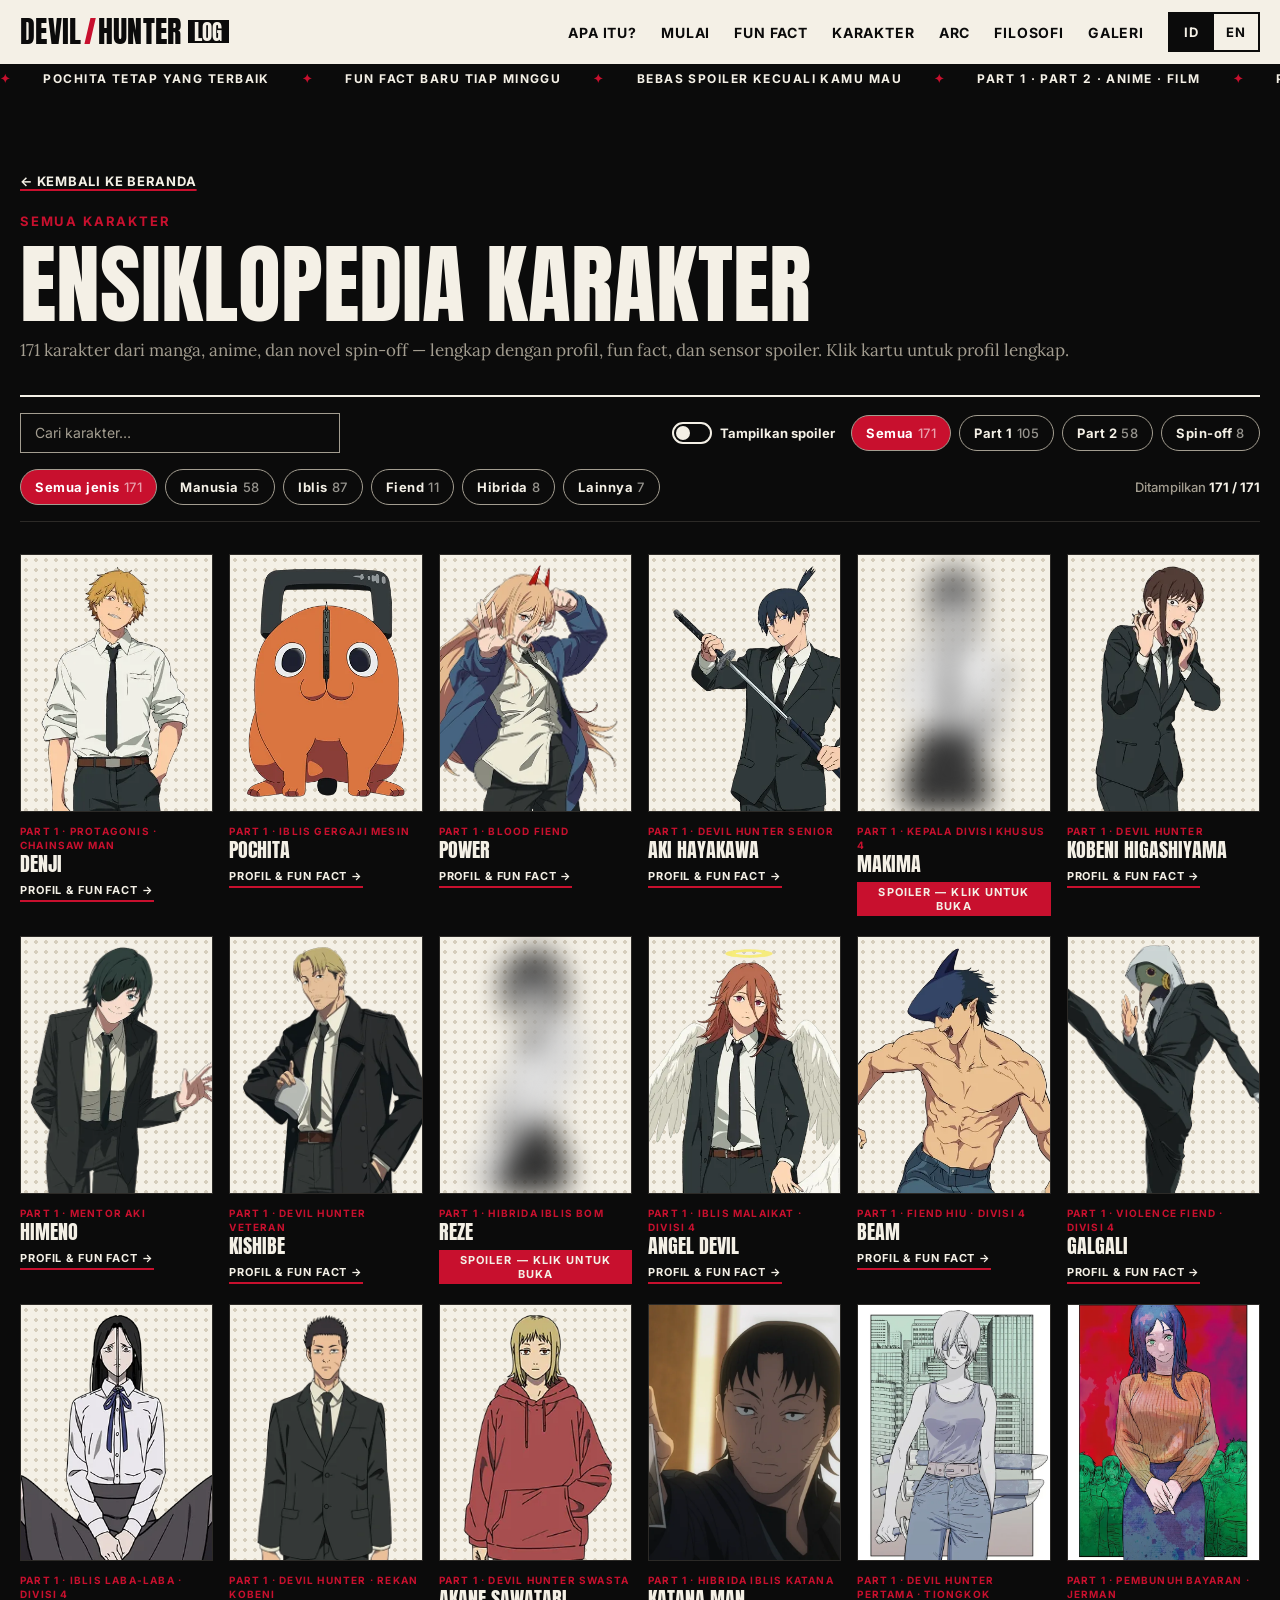
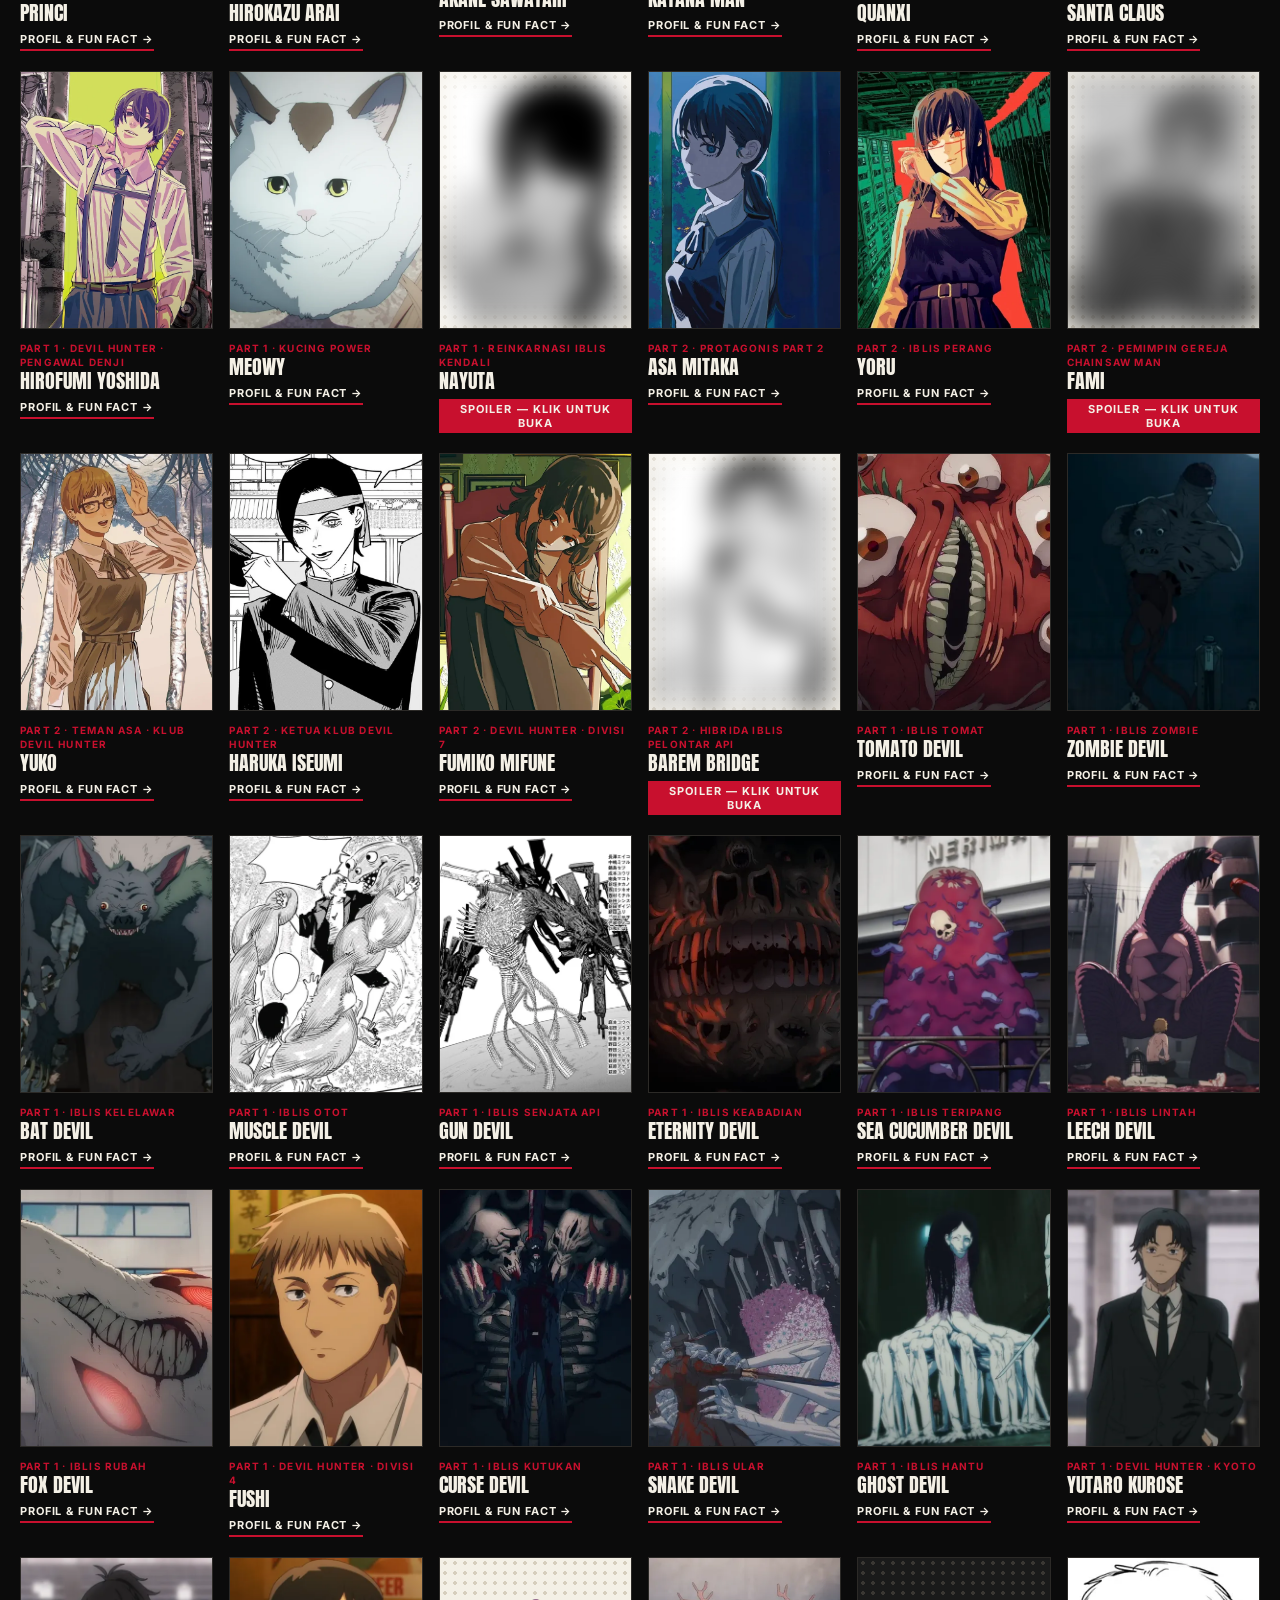
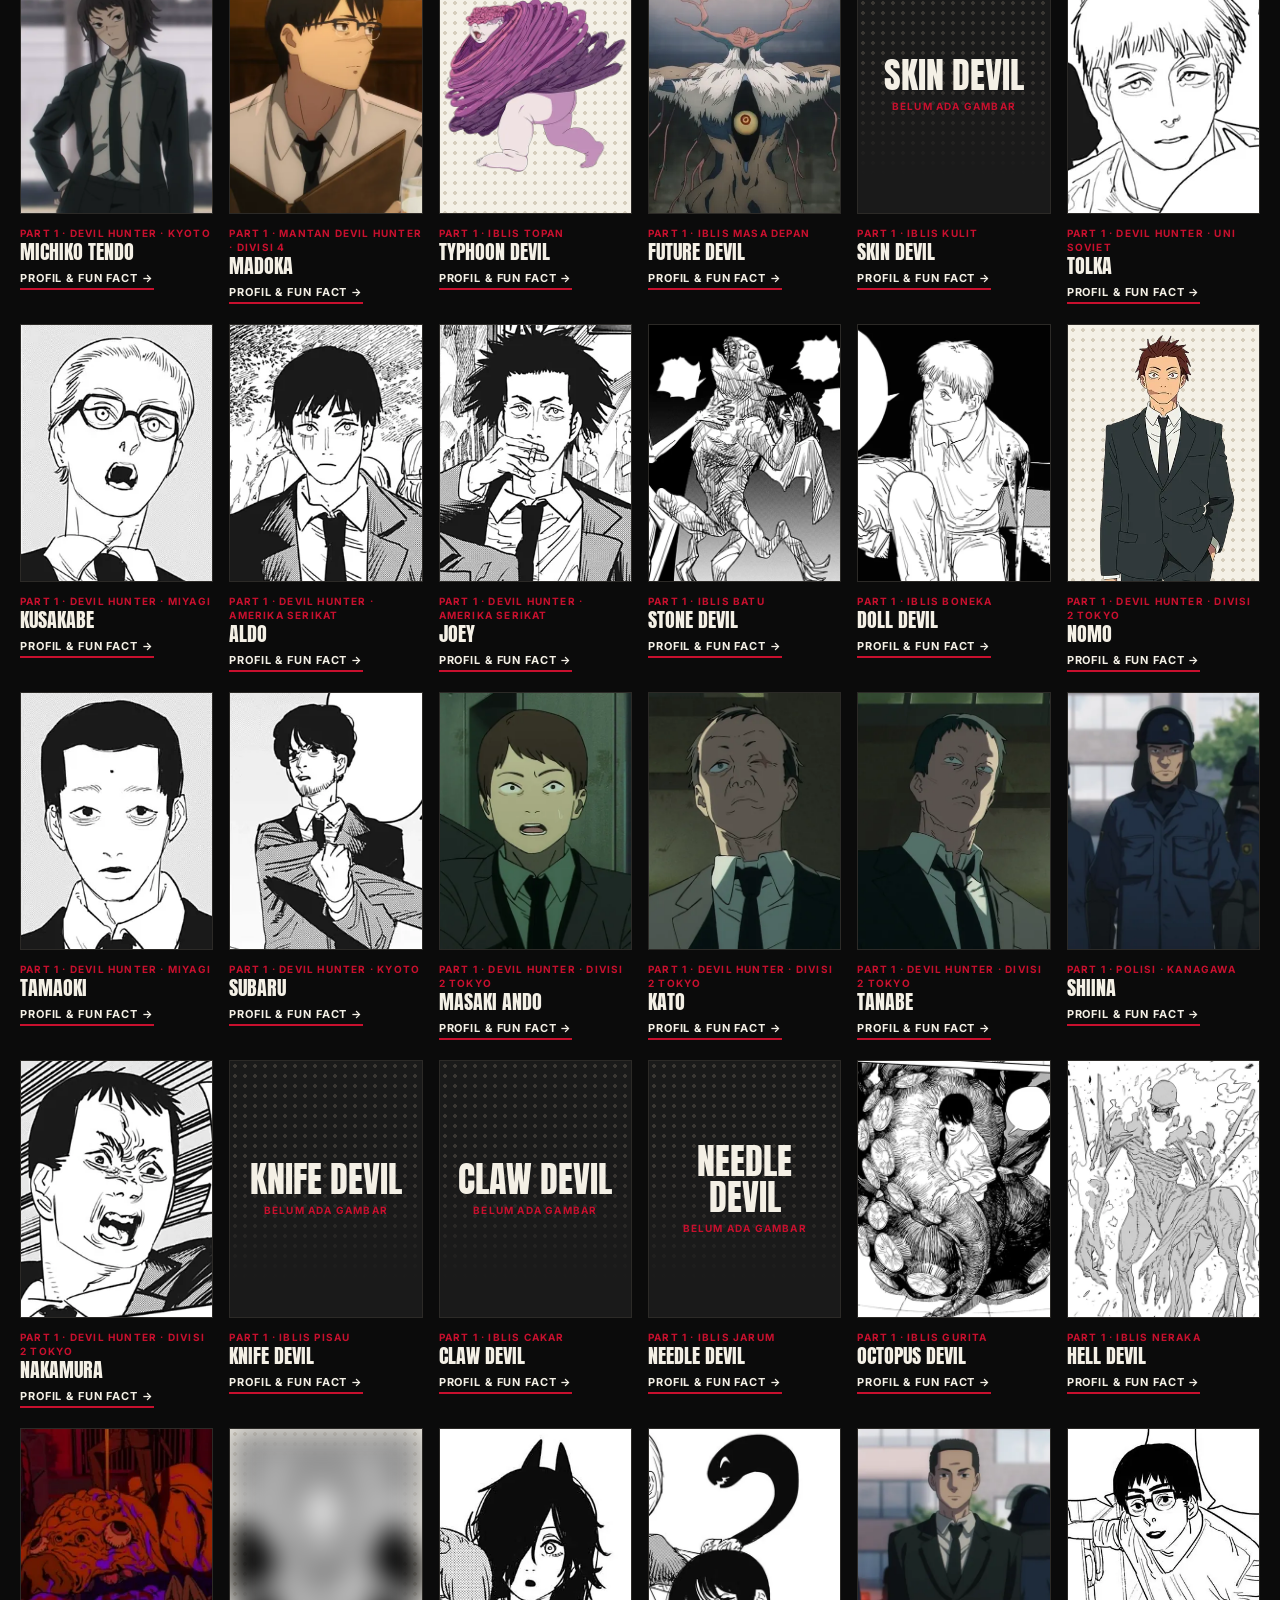
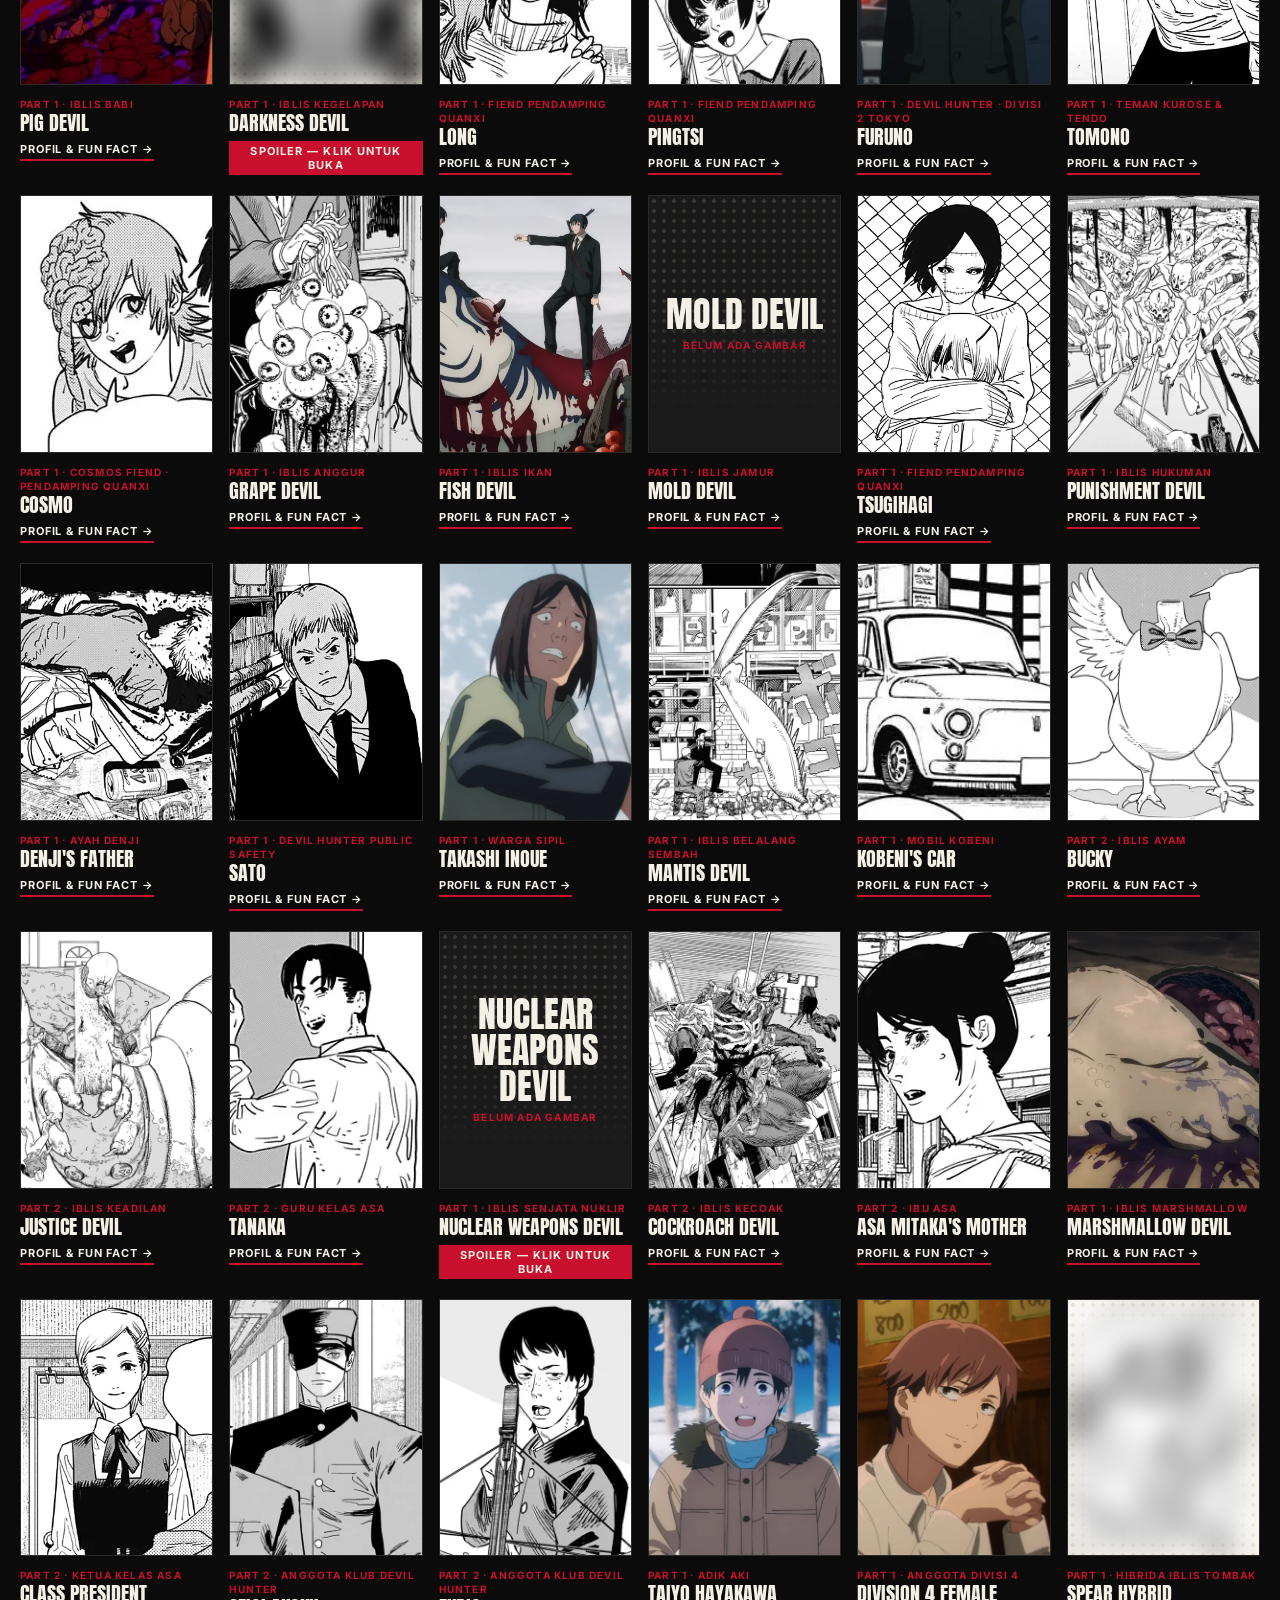
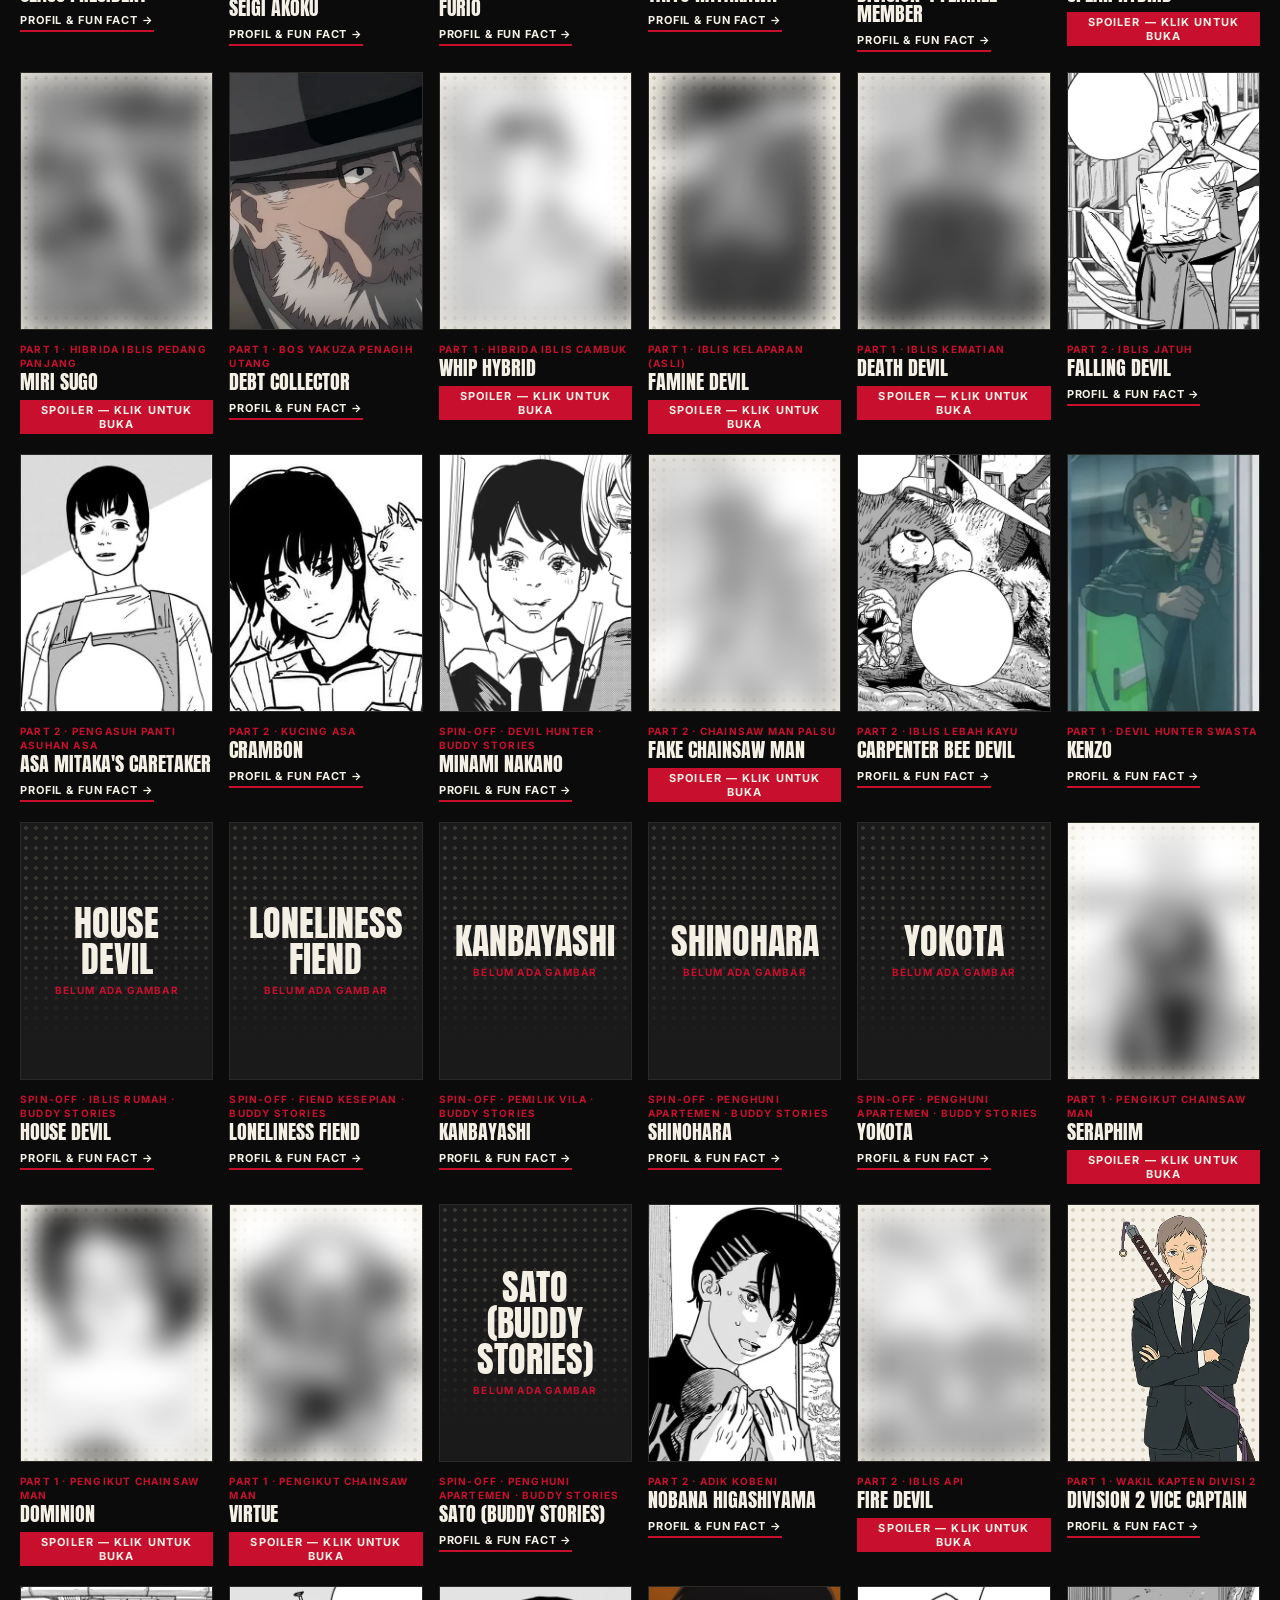
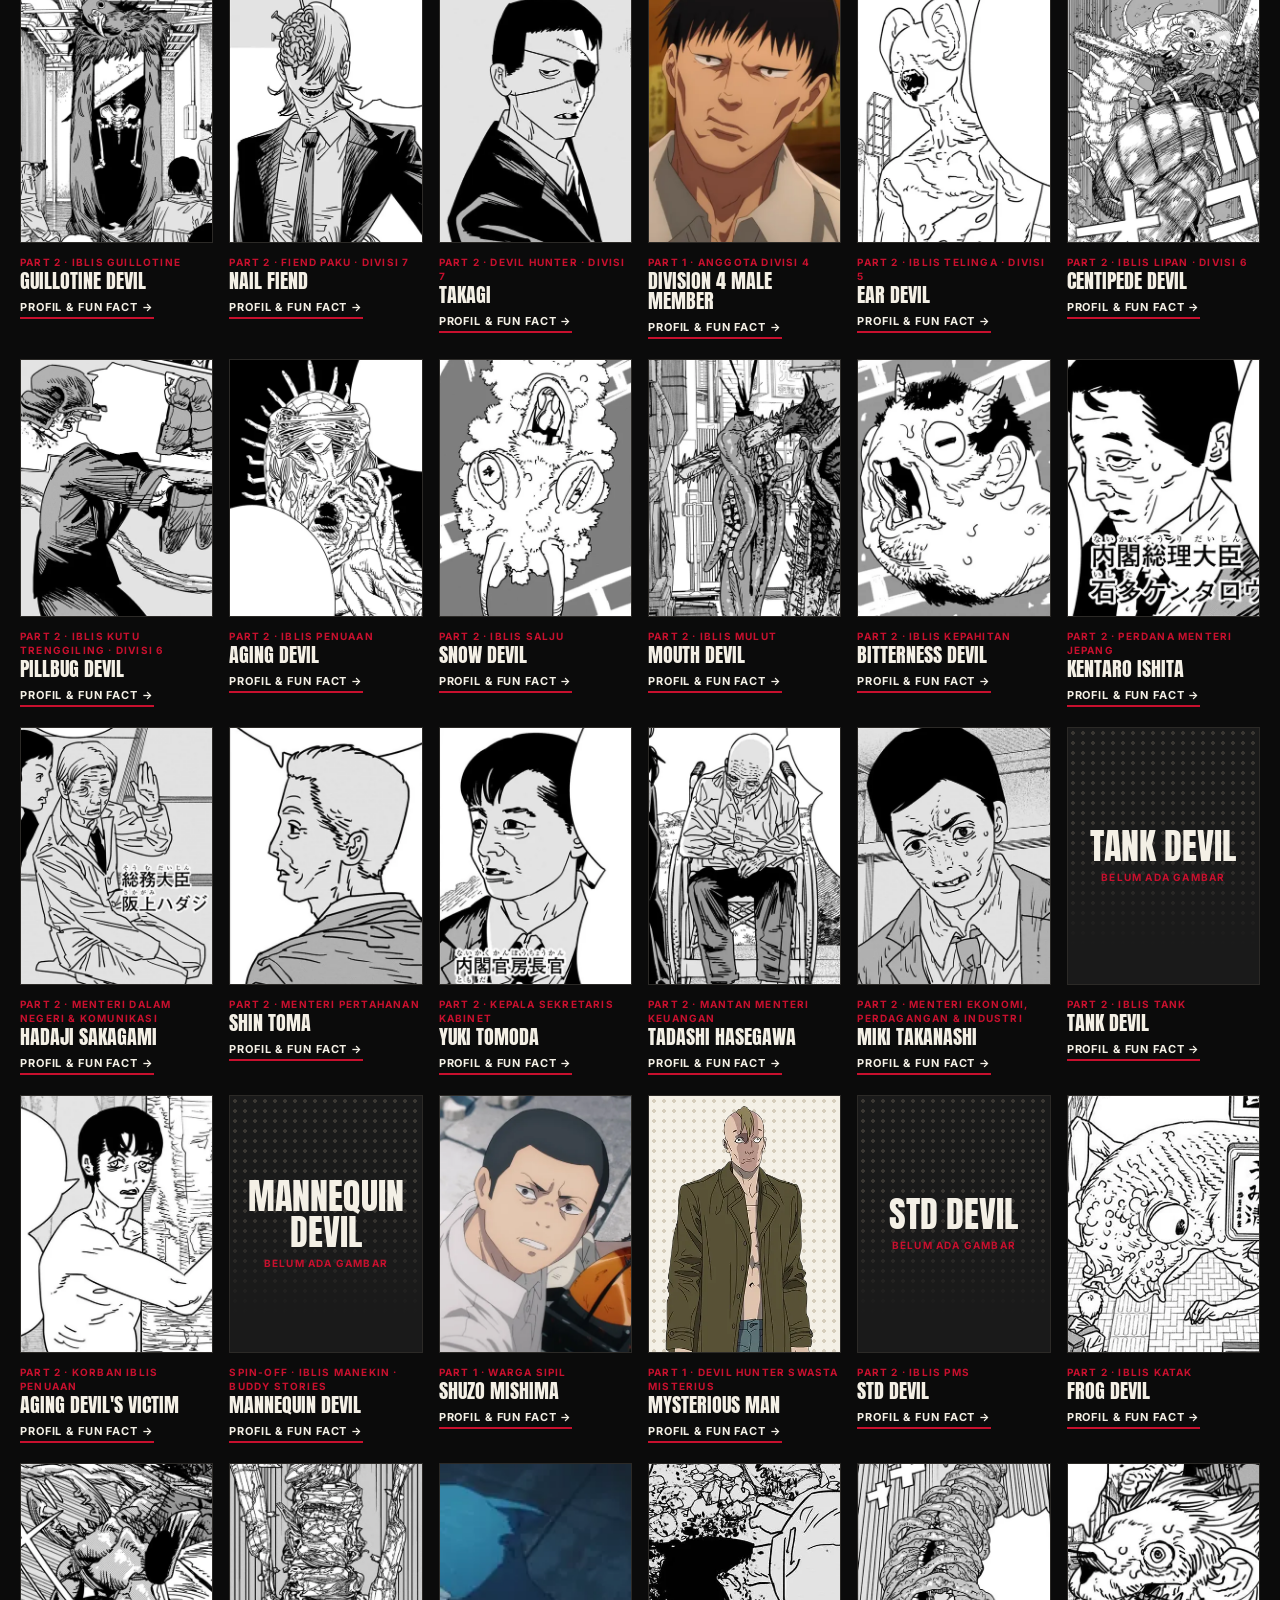
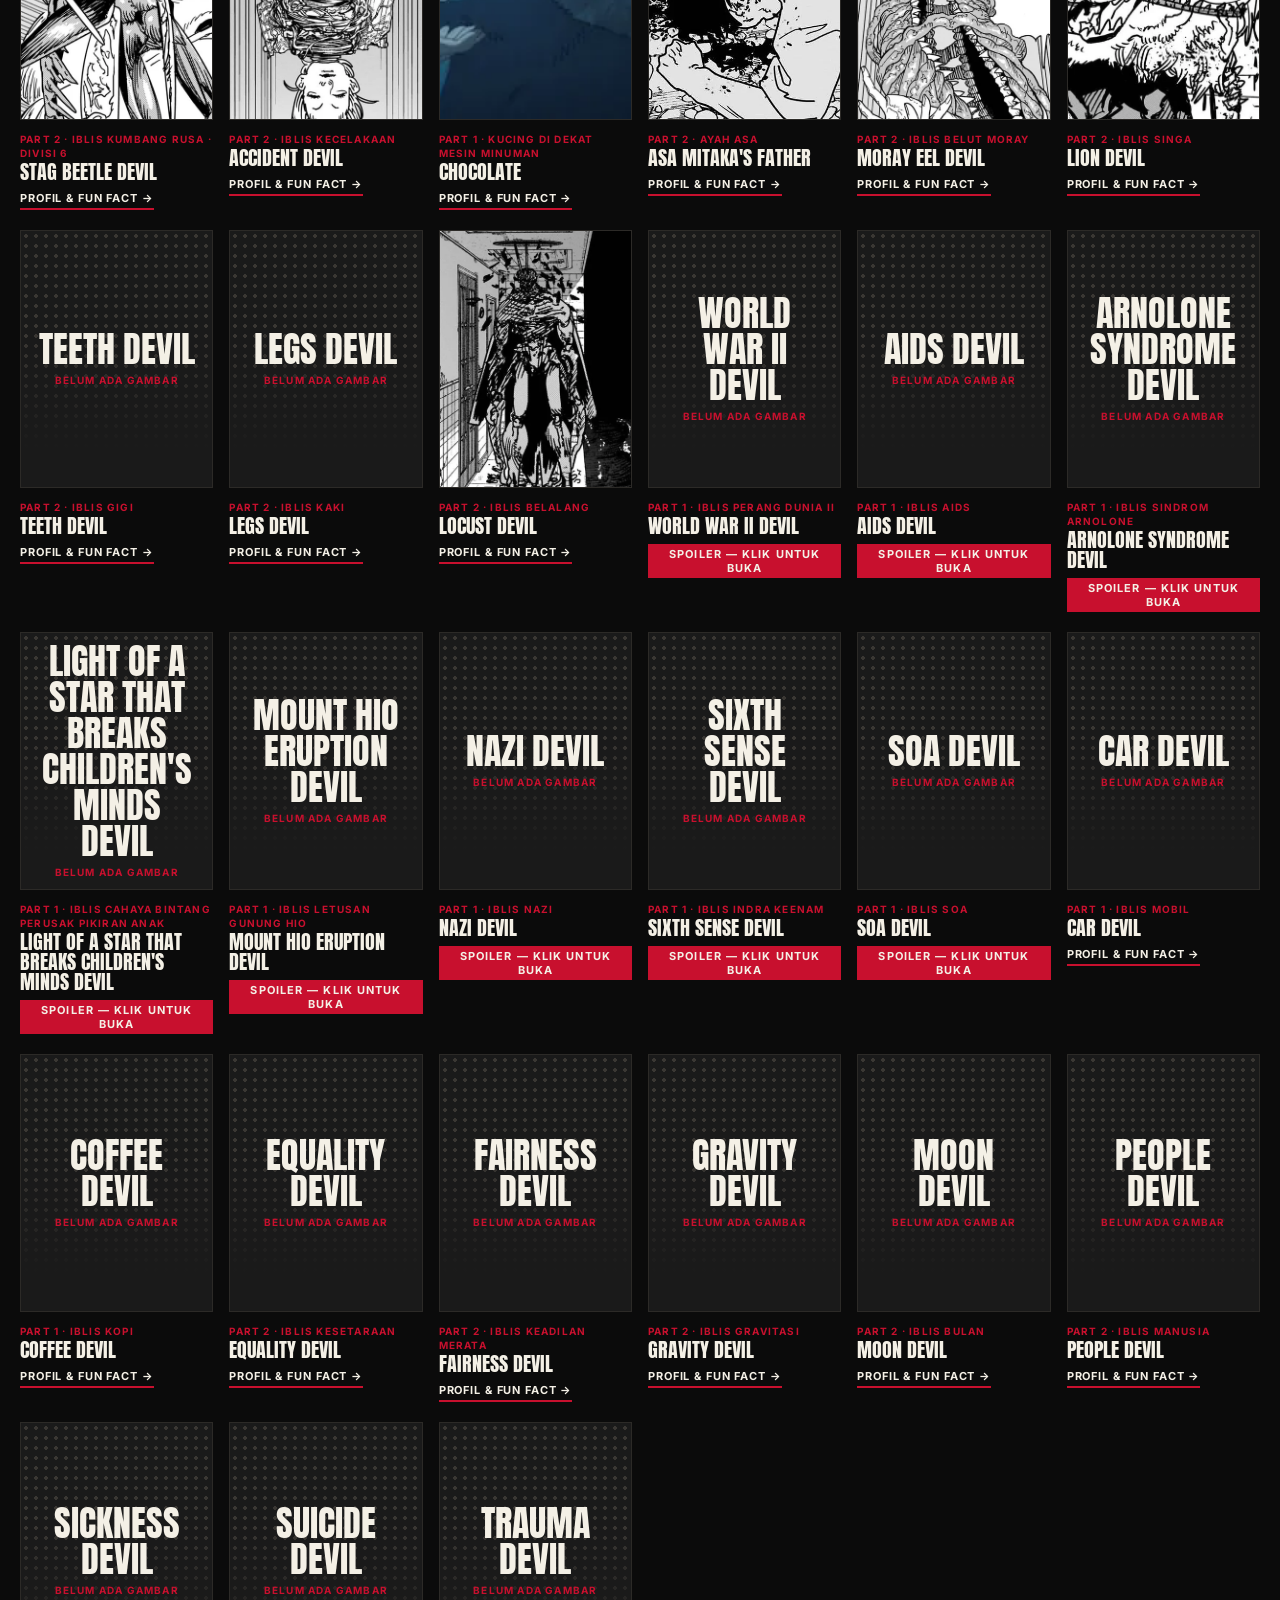
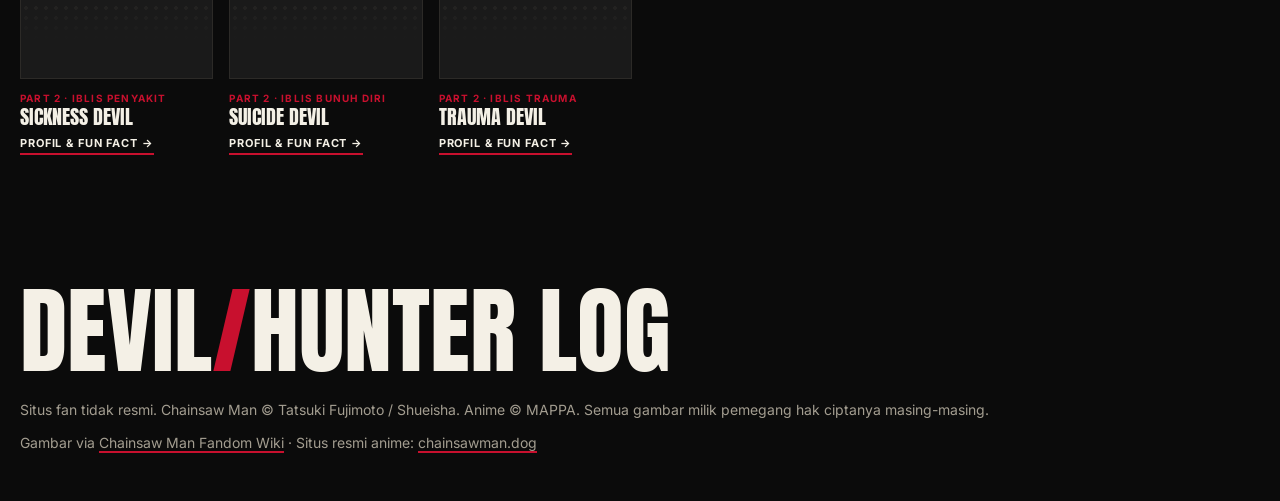
==== karakter.html @ 302a760c "Tambah ensiklopedia 171 karakter setara wiki - Halaman baru karakter.html: semua 171 karakter dari C" ====
<!doctype html>
<html lang="id">
<head>
  <meta charset="utf-8">
  <meta name="viewport" content="width=device-width, initial-scale=1">
  <title>Ensiklopedia Karakter — DEVIL HUNTER LOG</title>
  <meta name="description" content="Ensiklopedia 171 karakter Chainsaw Man: profil, fun fact, dan sensor spoiler.">
  <meta name="theme-color" content="#0b0b0b">
  <meta property="og:type" content="website">
  <meta property="og:title" content="DEVIL HUNTER LOG — Kenalan dengan Chainsaw Man">
  <meta property="og:description" content="Apa itu Chainsaw Man, mulai nonton/baca dari mana, fun fact, dan profil karakter. Bebas spoiler!">
  <meta property="og:url" content="https://dans-vsa.github.io/chainsaw-man-fanblog/karakter.html">
  <meta property="og:image" content="https://dans-vsa.github.io/chainsaw-man-fanblog/assets/img/og.jpg">
  <meta property="og:image:width" content="1200">
  <meta property="og:image:height" content="630">
  <meta name="twitter:card" content="summary_large_image">
  <link rel="icon" href="assets/img/favicon.png">
  <link rel="preconnect" href="https://fonts.googleapis.com">
  <link rel="preconnect" href="https://fonts.gstatic.com" crossorigin>
  <link href="https://fonts.googleapis.com/css2?family=Anton&family=Inter:wght@400;500;700&family=Lora:ital,wght@0,400;0,700;1,400&display=swap" rel="stylesheet">
  <link rel="stylesheet" href="css/style.css?v=6">
</head>
<body>
  <a class="skip" href="#main" data-i18n="skip">Lewati ke konten</a>

  <header class="masthead">
    <div class="masthead__inner">
      <a class="wordmark" href="index.html" aria-label="Devil Hunter Log">
        DEVIL<span class="wordmark__slash" aria-hidden="true">/</span>HUNTER<span class="wordmark__log">LOG</span>
      </a>
      <nav class="nav" aria-label="Utama">
        <button class="nav__toggle" aria-expanded="false" aria-controls="nav-links">
          <span class="sr" data-i18n="menu">Menu</span>
          <span class="nav__burger" aria-hidden="true"></span>
        </button>
        <ul class="nav__links" id="nav-links">
          <li><a href="index.html#intro" data-i18n="nav.intro">Apa itu?</a></li>
          <li><a href="index.html#start" data-i18n="nav.start">Mulai</a></li>
          <li><a href="index.html#facts" data-i18n="nav.facts">Fun Fact</a></li>
          <li><a href="karakter.html" aria-current="page" data-i18n="nav.characters">Karakter</a></li>
          <li><a href="index.html#arcs" data-i18n="nav.arcs">Arc</a></li>
          <li><a href="index.html#philosophy" data-i18n="nav.philosophy">Filosofi</a></li>
          <li><a href="index.html#gallery" data-i18n="nav.gallery">Galeri</a></li>
        </ul>
      </nav>
      <div class="lang" role="group" aria-label="Bahasa / Language">
        <button class="lang__btn" data-lang="id" aria-pressed="true">ID</button>
        <button class="lang__btn" data-lang="en" aria-pressed="false">EN</button>
      </div>
    </div>
    <div class="ticker" aria-hidden="true">
      <div class="ticker__track" id="ticker"></div>
    </div>
  </header>

  <main id="main">
    <section class="section section--ink ency" id="characters" aria-labelledby="ency-title">
      <p class="ency__back"><a class="inline-link" href="index.html" data-i18n="ency.back">← Kembali ke beranda</a></p>
      <div class="section__head">
        <p class="eyebrow" data-i18n="ency.eyebrow">Semua karakter</p>
        <h1 class="section__title" id="ency-title" data-i18n="ency.title">Ensiklopedia Karakter</h1>
        <p class="section__sub" data-i18n="ency.sub"></p>
      </div>
      <div class="toolbar toolbar--ink">
        <label class="search">
          <span class="sr" data-i18n="chars.search">Cari karakter</span>
          <input type="search" id="char-search" data-i18n-ph="chars.search" placeholder="Cari karakter…" autocomplete="off">
        </label>
        <label class="switch switch--ink">
          <input type="checkbox" class="spoiler-toggle">
          <span class="switch__track" aria-hidden="true"></span>
          <span data-i18n="facts.showSpoilers">Tampilkan spoiler</span>
        </label>
        <div class="chips chips--ink" id="char-filters" aria-label="Part"></div>
        <div class="chips chips--ink" id="kind-filters" aria-label="Jenis"></div>
        <p class="ency__count"><span data-i18n="ency.count">Ditampilkan</span> <b id="chars-count"></b></p>
      </div>
      <div class="chars chars--compact" id="chars-grid"></div>
    </section>
  </main>

  <footer class="footer">
    <div class="footer__inner">
      <p class="footer__mark">DEVIL<span>/</span>HUNTER LOG</p>
      <p class="footer__note" data-i18n="footer.note">Situs fan tidak resmi. Chainsaw Man © Tatsuki Fujimoto / Shueisha. Anime © MAPPA. Semua gambar milik pemegang hak ciptanya masing-masing.</p>
      <p class="footer__note"><span data-i18n="footer.credit">Gambar via</span> <a class="inline-link" href="https://chainsaw-man.fandom.com/" target="_blank" rel="noopener">Chainsaw Man Fandom Wiki</a> · <span data-i18n="footer.official">Situs resmi anime:</span> <a class="inline-link" href="https://chainsawman.dog/" target="_blank" rel="noopener">chainsawman.dog</a></p>
    </div>
  </footer>

  <!-- Profil karakter -->
  <dialog class="article profile" id="profile" aria-labelledby="profile-name">
    <div class="article__inner">
      <button class="article__close" data-close data-i18n-aria="close" aria-label="Tutup">×</button>
      <div class="profile__grid">
        <div id="profile-img"></div>
        <div>
          <p class="eyebrow" id="profile-role"></p>
          <h2 class="article__title" id="profile-name"></h2>
          <p class="profile__jp" id="profile-jp" lang="ja"></p>
          <p class="profile__bio" id="profile-bio"></p>
          <dl class="profile__table" id="profile-table"></dl>
        </div>
      </div>
      <h3 class="profile__h" data-i18n="profile.facts">Fun Fact</h3>
      <ol class="profile__facts" id="profile-facts"></ol>
      <p class="profile__hint" data-i18n="profile.hint">Blok hitam = spoiler. Klik untuk membuka.</p>
      <p class="profile__wiki" id="profile-wiki"></p>
      <div class="profile__nav">
        <button class="btn btn--outline" id="profile-prev" data-i18n="profile.prev">← Sebelumnya</button>
        <button class="btn btn--outline" id="profile-next" data-i18n="profile.next">Berikutnya →</button>
      </div>
    </div>
  </dialog>

  <script src="js/i18n.js?v=6"></script>
  <script src="js/posts.js?v=6"></script>
  <script src="js/content.js?v=6"></script>
  <script src="js/characters-detail.js?v=6"></script>
  <script src="js/arcs.js?v=6"></script>
  <script src="js/characters-all.js?v=6"></script>
  <script src="js/app.js?v=6"></script>
</body>
</html>
---- css/style.css ----
/* Tokens — see DESIGN.md (Wired base + CSM adaptations) */
:root {
  --ink: #0b0b0b;
  --ink-soft: #1a1a1a;
  --body: #6b665c;
  --hairline: #d6cebd;
  --canvas: #f4f0e6;
  --canvas-soft: #ebe5d6;
  --accent: #c8102e;
  --on-ink: #f4f0e6;
  --on-ink-muted: #a39d90;
  --ink-hairline: #2c2a27;

  --f-display: "Anton", Impact, "Arial Narrow", sans-serif;
  --f-serif: "Lora", Georgia, "Times New Roman", serif;
  --f-sans: "Inter", "Helvetica Neue", Helvetica, Arial, sans-serif;

  --s-xs: 4px; --s-sm: 8px; --s-md: 12px; --s-lg: 16px; --s-xl: 20px;
  --s-2xl: 24px; --s-3xl: 32px; --s-4xl: 48px; --s-5xl: 80px;
  --container: 1280px;
  --ease: cubic-bezier(.2, .7, .2, 1);
}

*, *::before, *::after { box-sizing: border-box; }
html { scroll-behavior: smooth; scroll-padding-top: 96px; }
body {
  margin: 0;
  background: var(--canvas);
  color: var(--ink);
  font: 400 16px/1.5 var(--f-serif);
  -webkit-font-smoothing: antialiased;
  overflow-x: clip;
}
img, svg { display: block; max-width: 100%; }
a { color: inherit; }
button, input, select { font: inherit; color: inherit; }
:focus-visible { outline: 2px solid var(--accent); outline-offset: 3px; }

.sr { position: absolute; width: 1px; height: 1px; overflow: hidden; clip: rect(0 0 0 0); white-space: nowrap; }
.skip { position: absolute; left: -999px; top: 8px; background: var(--ink); color: var(--on-ink); padding: var(--s-sm) var(--s-lg); z-index: 100; }
.skip:focus { left: 8px; }

/* ── Type helpers ─────────────────────────────── */
.eyebrow {
  margin: 0 0 var(--s-md);
  font: 700 13px/18px var(--f-sans);
  letter-spacing: .14em;
  text-transform: uppercase;
  color: var(--accent);
}
.byline { font: 700 12.5px/2.2 var(--f-serif); color: var(--body); margin: 0; }
.inline-link { color: inherit; text-decoration-color: var(--accent); text-underline-offset: 3px; text-decoration-thickness: 2px; }

/* ── Buttons ──────────────────────────────────── */
.btn {
  display: inline-flex; align-items: center; justify-content: center;
  min-height: 44px; padding: var(--s-md) var(--s-xl);
  font: 700 15px/20px var(--f-sans); letter-spacing: .03em; text-transform: uppercase;
  text-decoration: none; border: 2px solid var(--ink); border-radius: 0;
  cursor: pointer; transition: transform .15s var(--ease), background .15s, color .15s;
}
.btn:active { transform: translateY(1px); }
.btn--primary { background: var(--ink); color: var(--on-ink); }
.btn--primary:hover { background: var(--accent); border-color: var(--accent); }
.btn--outline { background: transparent; color: var(--ink); }
.btn--outline:hover { background: var(--ink); color: var(--on-ink); }

/* ── Masthead ─────────────────────────────────── */
.masthead {
  position: sticky; top: 0; z-index: 20;
  background: var(--canvas);
  border-bottom: 2px solid var(--ink);
}
.masthead__inner {
  max-width: var(--container); margin: 0 auto;
  display: flex; align-items: center; gap: var(--s-2xl);
  padding: var(--s-md) var(--s-xl);
}
.wordmark {
  font: 400 30px/1 var(--f-display); letter-spacing: .01em;
  text-decoration: none; white-space: nowrap;
}
.wordmark__slash { color: var(--accent); margin: 0 2px; }
.wordmark__log {
  display: inline-block; margin-left: 6px; padding: 2px 6px 0;
  background: var(--ink); color: var(--on-ink); font-size: .7em; vertical-align: 3px;
}
.nav { margin-left: auto; }
.nav__links { display: flex; gap: var(--s-2xl); list-style: none; margin: 0; padding: 0; }
.nav__links a {
  font: 700 14px/18px var(--f-sans); letter-spacing: .06em; text-transform: uppercase;
  text-decoration: none; padding: var(--s-sm) 0;
  background: linear-gradient(var(--accent), var(--accent)) no-repeat 0 100% / 0 2px;
  transition: background-size .2s var(--ease);
}
.nav__links a:hover, .nav__links a[aria-current="true"] { background-size: 100% 2px; }
.nav__toggle { display: none; }

.lang { display: flex; border: 2px solid var(--ink); }
.lang__btn {
  min-width: 44px; min-height: 36px; border: 0; background: transparent;
  font: 700 13px/1 var(--f-sans); letter-spacing: .08em; cursor: pointer;
}
.lang__btn[aria-pressed="true"] { background: var(--ink); color: var(--on-ink); }
.lang__btn:not([aria-pressed="true"]):hover { background: var(--canvas-soft); }

.ticker { background: var(--ink); color: var(--on-ink); overflow: hidden; border-top: 1px solid var(--ink); }
.ticker__track {
  display: flex; width: max-content; gap: var(--s-3xl);
  padding: 6px 0; font: 700 12px/16px var(--f-sans); letter-spacing: .12em; text-transform: uppercase;
  animation: ticker 40s linear infinite;
}
.ticker__track span::before { content: "✦"; color: var(--accent); margin-right: var(--s-3xl); }
@keyframes ticker { to { transform: translateX(-50%); } }

/* ── Hero ─────────────────────────────────────── */
.hero {
  max-width: var(--container); margin: 0 auto;
  display: grid; grid-template-columns: 1.15fr 1fr; align-items: center; gap: var(--s-4xl);
  padding: var(--s-5xl) var(--s-xl) var(--s-4xl);
}
.hero__copy { order: -1; }
.hero__title {
  margin: 0 0 var(--s-2xl);
  font: 400 clamp(56px, 9vw, 128px)/.92 var(--f-display);
  letter-spacing: -.01em; text-transform: uppercase;
}
.hero__title em { font-style: normal; color: var(--accent); }
.hero__lead { font-size: 19px; line-height: 1.5; max-width: 46ch; margin: 0 0 var(--s-3xl); }
.hero__cta { display: flex; flex-wrap: wrap; gap: var(--s-md); margin-bottom: var(--s-4xl); }
.stats { display: grid; grid-template-columns: repeat(3, 1fr); margin: 0; border-top: 2px solid var(--ink); }
.stats > div { padding: var(--s-lg) var(--s-lg) 0 0; }
.stats > div + div { padding-left: var(--s-lg); border-left: 1px solid var(--hairline); }
.stats dt { font: 700 12px/16px var(--f-sans); letter-spacing: .1em; text-transform: uppercase; color: var(--body); }
.stats dd { margin: var(--s-xs) 0 0; font: 400 44px/1 var(--f-display); }

.hero__art { position: relative; }
.saw { width: 100%; max-width: 520px; margin-left: auto; transform: rotate(-8deg); }
.saw__blade { animation: rev 0.18s steps(2) infinite; transform-origin: center; }
@keyframes rev { 50% { transform: translateX(3px); } }

/* Chainsaw-tooth divider */
.teeth {
  height: 18px; background: var(--ink);
  clip-path: polygon(0 100%, 0 0, 100% 0, 100% 100%, 98.75% 0, 97.5% 100%, 96.25% 0, 95% 100%, 93.75% 0, 92.5% 100%, 91.25% 0, 90% 100%, 88.75% 0, 87.5% 100%, 86.25% 0, 85% 100%, 83.75% 0, 82.5% 100%, 81.25% 0, 80% 100%, 78.75% 0, 77.5% 100%, 76.25% 0, 75% 100%, 73.75% 0, 72.5% 100%, 71.25% 0, 70% 100%, 68.75% 0, 67.5% 100%, 66.25% 0, 65% 100%, 63.75% 0, 62.5% 100%, 61.25% 0, 60% 100%, 58.75% 0, 57.5% 100%, 56.25% 0, 55% 100%, 53.75% 0, 52.5% 100%, 51.25% 0, 50% 100%, 48.75% 0, 47.5% 100%, 46.25% 0, 45% 100%, 43.75% 0, 42.5% 100%, 41.25% 0, 40% 100%, 38.75% 0, 37.5% 100%, 36.25% 0, 35% 100%, 33.75% 0, 32.5% 100%, 31.25% 0, 30% 100%, 28.75% 0, 27.5% 100%, 26.25% 0, 25% 100%, 23.75% 0, 22.5% 100%, 21.25% 0, 20% 100%, 18.75% 0, 17.5% 100%, 16.25% 0, 15% 100%, 13.75% 0, 12.5% 100%, 11.25% 0, 10% 100%, 8.75% 0, 7.5% 100%, 6.25% 0, 5% 100%, 3.75% 0, 2.5% 100%, 1.25% 0);
}
.teeth--flip { transform: scaleY(-1); margin-top: var(--s-4xl); }

/* ── Sections ─────────────────────────────────── */
.section { max-width: var(--container); margin: 0 auto; padding: var(--s-5xl) var(--s-xl); }
.section--ink {
  max-width: none; background: var(--ink); color: var(--on-ink);
  padding-left: max(var(--s-xl), calc((100% - var(--container)) / 2 + var(--s-xl)));
  padding-right: max(var(--s-xl), calc((100% - var(--container)) / 2 + var(--s-xl)));
}
.section__head { margin-bottom: var(--s-3xl); }
.section__title { margin: 0; font: 400 clamp(48px, 7vw, 88px)/.95 var(--f-display); text-transform: uppercase; }
.section__sub { margin: var(--s-md) 0 0; color: var(--body); font-size: 17px; }
.section--ink .section__sub { color: var(--on-ink-muted); }

/* Toolbar + chips */
.toolbar {
  display: flex; flex-wrap: wrap; align-items: center; gap: var(--s-lg);
  padding: var(--s-lg) 0; margin-bottom: var(--s-3xl);
  border-top: 2px solid var(--ink); border-bottom: 1px solid var(--hairline);
}
.toolbar--ink { border-top-color: var(--on-ink); border-bottom-color: var(--ink-hairline); }
.chips { display: flex; flex-wrap: wrap; gap: var(--s-sm); }
.chip {
  min-height: 36px; padding: 6px 14px; border: 1.5px solid var(--ink); border-radius: 9999px;
  background: transparent; cursor: pointer;
  font: 700 13px/1 var(--f-sans); letter-spacing: .04em;
  transition: background .15s, color .15s, border-color .15s;
}
.chip:hover { background: var(--canvas-soft); }
.chip[aria-selected="true"] { background: var(--accent); border-color: var(--accent); color: #fff; }
.chip__n { opacity: .6; margin-left: 4px; font-weight: 500; }
.chips--ink .chip { border-color: var(--on-ink-muted); }
.chips--ink .chip:hover { background: var(--ink-soft); }

.switch { margin-left: auto; display: inline-flex; align-items: center; gap: var(--s-sm); cursor: pointer; font: 700 13px/1 var(--f-sans); }
.switch input { position: absolute; opacity: 0; }
.switch__track { width: 40px; height: 22px; border: 2px solid var(--ink); border-radius: 9999px; position: relative; transition: background .15s; }
.switch__track::after { content: ""; position: absolute; top: 2px; left: 2px; width: 14px; height: 14px; border-radius: 50%; background: var(--ink); transition: transform .2s var(--ease); }
.switch input:checked + .switch__track { background: var(--accent); border-color: var(--accent); }
.switch input:checked + .switch__track::after { transform: translateX(18px); background: #fff; }
.switch input:focus-visible + .switch__track { outline: 2px solid var(--accent); outline-offset: 3px; }

/* ── Facts grid (magazine) ────────────────────── */
.facts {
  display: grid; grid-template-columns: repeat(12, 1fr);
  border-top: 1px solid var(--hairline);
}
.fact {
  grid-column: span 4; position: relative;
  display: flex; flex-direction: column; gap: var(--s-md);
  padding: var(--s-2xl) var(--s-2xl) var(--s-3xl);
  border-bottom: 1px solid var(--hairline); border-right: 1px solid var(--hairline);
  background: transparent; text-align: left; cursor: pointer; border-left: 0; border-top: 0;
  transition: background .2s;
  animation: in .4s var(--ease) both;
}
.fact:hover { background: var(--canvas-soft); }
.fact:hover .fact__title { text-decoration: underline; text-decoration-color: var(--accent); text-decoration-thickness: 3px; text-underline-offset: 4px; }
.fact--wide { grid-column: span 8; }
.fact--full { grid-column: span 12; }
.fact--lead { grid-column: span 8; grid-row: span 2; padding: var(--s-3xl); }
.fact--lead .fact__title { font-size: clamp(36px, 4.4vw, 60px); }
.fact--lead .fact__excerpt { font-size: 19px; }
.fact--lead::after {
  content: ""; position: absolute; right: var(--s-3xl); bottom: var(--s-3xl); width: 160px; height: 160px;
  background: radial-gradient(var(--ink) 28%, transparent 30%) 0 0 / 12px 12px; opacity: .14; pointer-events: none;
}
.fact__no { font: 400 15px/1 var(--f-display); color: var(--body); letter-spacing: .05em; }
.fact__cat { font: 700 12px/16px var(--f-sans); letter-spacing: .12em; text-transform: uppercase; color: var(--accent); }
.fact__title { margin: 0; font: 400 28px/1.05 var(--f-display); text-transform: uppercase; }
.fact__excerpt { margin: 0; color: var(--ink-soft); }
.fact__more { margin-top: auto; font: 700 13px/1 var(--f-sans); letter-spacing: .06em; text-transform: uppercase; }
.fact__more::after { content: " →"; color: var(--accent); }

.spoiler-tag {
  align-self: flex-start; padding: 3px 8px; background: var(--ink); color: var(--on-ink);
  font: 700 11px/14px var(--f-sans); letter-spacing: .1em; text-transform: uppercase;
}
.fact.is-spoiler:not(.is-revealed) .fact__title,
.fact.is-spoiler:not(.is-revealed) .fact__excerpt { filter: blur(7px); user-select: none; }
.fact.is-spoiler:not(.is-revealed) .spoiler-tag { background: var(--accent); }

@keyframes in { from { opacity: 0; transform: translateY(10px); } }

/* ── Intro ────────────────────────────────────── */
.intro__grid { display: grid; grid-template-columns: 1.5fr 1fr; gap: var(--s-4xl); align-items: start; }
.intro__lead { margin: var(--s-2xl) 0 var(--s-lg); font-size: 20px; line-height: 1.6; max-width: 62ch; }
.intro__dream {
  margin: 0; padding-left: var(--s-lg); border-left: 4px solid var(--accent);
  font: italic 400 20px/1.5 var(--f-serif); max-width: 52ch;
}
.specs { margin: 0; border-top: 2px solid var(--ink); }
.specs > div { display: grid; grid-template-columns: 110px 1fr; gap: var(--s-md); padding: var(--s-md) 0; border-bottom: 1px solid var(--hairline); }
.specs dt { font: 700 12px/20px var(--f-sans); letter-spacing: .1em; text-transform: uppercase; color: var(--body); }
.specs dd { margin: 0; font: 700 16px/20px var(--f-sans); }
.intro__why { margin: var(--s-5xl) 0 var(--s-xl); font: 400 clamp(32px, 4vw, 48px)/1 var(--f-display); text-transform: uppercase; }
.reasons { list-style: none; margin: 0; padding: 0; display: grid; grid-template-columns: repeat(4, 1fr); border-top: 2px solid var(--ink); }
.reason { padding: var(--s-xl) var(--s-xl) var(--s-xl) 0; }
.reason + .reason { padding-left: var(--s-xl); border-left: 1px solid var(--hairline); }
.reason__n { font: 400 40px/1 var(--f-display); color: var(--accent); }
.reason h4 { margin: var(--s-md) 0 var(--s-sm); font: 700 18px/1.3 var(--f-sans); }
.reason p { margin: 0; font-size: 15px; line-height: 1.55; color: var(--ink-soft); }
.warning {
  margin: var(--s-3xl) 0 0; padding: var(--s-md) var(--s-lg);
  background: var(--ink); color: var(--on-ink); font: 400 14px/1.5 var(--f-sans);
}
.warning b { color: var(--accent); text-transform: uppercase; letter-spacing: .1em; font-size: 12px; margin-right: var(--s-sm); }

/* ── Start / steps ────────────────────────────── */
.steps { list-style: none; margin: 0; padding: 0; display: grid; grid-template-columns: repeat(3, 1fr); gap: var(--s-xl); counter-reset: step; }
.step { position: relative; display: flex; flex-direction: column; gap: var(--s-sm); padding: var(--s-2xl); border: 1px solid var(--ink-hairline); background: var(--ink-soft); }
.step__n {
  position: absolute; top: -18px; left: var(--s-2xl); width: 40px; height: 40px; display: grid; place-items: center;
  background: var(--accent); color: #fff; font: 400 24px/1 var(--f-display);
}
.step__meta { margin: var(--s-md) 0 0; font: 700 12px/16px var(--f-sans); letter-spacing: .1em; text-transform: uppercase; color: var(--on-ink-muted); }
.step__title { margin: 0; font: 400 32px/1.02 var(--f-display); text-transform: uppercase; }
.step__text { margin: 0 0 var(--s-lg); color: #d8d2c5; font-size: 15px; line-height: 1.55; }
.step .btn { margin-top: auto; align-self: flex-start; }
.btn--light { background: var(--on-ink); color: var(--ink); border-color: var(--on-ink); }
.btn--light:hover { background: var(--accent); border-color: var(--accent); color: #fff; }
.steps__alt { margin: var(--s-2xl) 0 0; color: var(--on-ink-muted); font-size: 16px; }
.steps__alt b { color: var(--on-ink); }

/* ── Share ────────────────────────────────────── */
.article__share { display: flex; align-items: center; gap: var(--s-lg); margin-top: var(--s-2xl); padding-top: var(--s-xl); border-top: 1px solid var(--hairline); }
.toast { font: 700 13px/1 var(--f-sans); color: var(--accent); }

/* ── Media slots (gambar + placeholder) ───────── */
.media { position: relative; overflow: hidden; background: var(--canvas-soft); }
.media img { position: relative; z-index: 1; width: 100%; height: 100%; object-fit: cover; }
.media__ph {
  position: absolute; inset: 0; display: none; place-content: center; gap: 6px; text-align: center; padding: var(--s-lg);
  background: radial-gradient(var(--ink) 26%, transparent 28%) 0 0 / 10px 10px, var(--canvas-soft);
  background-blend-mode: normal;
}
.media.is-missing .media__ph { display: grid; }
.media__ph::before { content: ""; position: absolute; inset: 0; background: linear-gradient(transparent 40%, var(--canvas-soft) 85%); }
.media__ph b, .media__ph small { position: relative; }
.media__ph b { font: 400 clamp(24px, 3vw, 36px)/1 var(--f-display); text-transform: uppercase; color: var(--ink); }
.media__ph small { font: 700 10px/14px var(--f-sans); letter-spacing: .12em; text-transform: uppercase; color: var(--accent); }
.media--wide { aspect-ratio: 16 / 9; }
.media--portrait { aspect-ratio: 3 / 4; }
.media--hero { position: absolute; inset: 0; z-index: 2; border: 2px solid var(--ink); transform: rotate(-3deg); box-shadow: 12px 12px 0 var(--accent); }
.fact .media { margin-bottom: var(--s-sm); }
.section--ink .media { background: var(--ink-soft); }
.section--ink .media__ph { background: radial-gradient(#3a3733 26%, transparent 28%) 0 0 / 10px 10px, var(--ink-soft); }
.section--ink .media__ph::before { background: linear-gradient(transparent 40%, var(--ink-soft) 85%); }
.section--ink .media__ph b { color: var(--on-ink); }

/* ── Characters ───────────────────────────────── */
.chars { display: grid; grid-template-columns: repeat(5, 1fr); gap: var(--s-2xl) var(--s-xl); }
.char { display: flex; flex-direction: column; gap: var(--s-md); animation: in .4s var(--ease) both; }
.char .media { background: radial-gradient(#d6cebd 26%, transparent 28%) 0 0 / 10px 10px, var(--canvas); border: 1px solid var(--ink-hairline); transition: transform .25s var(--ease), box-shadow .25s var(--ease); }
.char:hover .media { transform: translate(-4px, -4px); box-shadow: 8px 8px 0 var(--accent); }
.char.is-hidden .media img { filter: blur(14px) grayscale(1); }
.char__role { margin: 0; font: 700 11px/16px var(--f-sans); letter-spacing: .12em; text-transform: uppercase; color: var(--accent); }
.char__name { margin: 2px 0 0; font: 400 28px/1 var(--f-display); text-transform: uppercase; }
.char__bio { margin: var(--s-sm) 0 0; font-size: 15px; line-height: 1.5; color: #d8d2c5; }
.char__ability { margin: var(--s-sm) 0 0; padding-top: var(--s-sm); border-top: 1px solid var(--ink-hairline); font: 400 13px/1.45 var(--f-sans); color: var(--on-ink-muted); }
.char__ability b { display: block; font-weight: 700; letter-spacing: .1em; text-transform: uppercase; font-size: 11px; color: var(--on-ink); }
.spoiler-tag--btn { margin-top: var(--s-sm); border: 0; cursor: pointer; background: var(--accent); }
.spoiler-tag--btn:hover { background: var(--on-ink); color: var(--ink); }
.search { flex: 1 1 220px; max-width: 320px; }
.search input {
  width: 100%; min-height: 40px; padding: 8px 14px; border: 1.5px solid var(--on-ink-muted); border-radius: 0;
  background: transparent; color: var(--on-ink); font: 400 14px/20px var(--f-sans);
}
.search input::placeholder { color: var(--on-ink-muted); }
.search input:focus { outline: none; border-color: var(--accent); }
.switch--ink .switch__track { border-color: var(--on-ink); }
.switch--ink .switch__track::after { background: var(--on-ink); }

/* ── Profil karakter ──────────────────────────── */
.profile { width: min(880px, calc(100% - 32px)); }
.profile__grid { display: grid; grid-template-columns: 240px 1fr; gap: var(--s-3xl); align-items: start; }
.profile .media--portrait { border: 2px solid var(--ink); box-shadow: 8px 8px 0 var(--accent); background: radial-gradient(#d6cebd 26%, transparent 28%) 0 0 / 10px 10px, var(--canvas); }
.profile__jp { margin: var(--s-xs) 0 var(--s-lg); font: 400 18px/1.4 var(--f-sans); color: var(--body); letter-spacing: .1em; }
.profile__table { margin: 0; border-top: 2px solid var(--ink); }
.profile__table > div { display: grid; grid-template-columns: 150px 1fr; gap: var(--s-md); padding: 9px 0; border-bottom: 1px solid var(--hairline); }
.profile__table dt { font: 700 11px/20px var(--f-sans); letter-spacing: .1em; text-transform: uppercase; color: var(--body); }
.profile__table dd { margin: 0; font: 500 15px/20px var(--f-sans); }
.profile__h { margin: var(--s-3xl) 0 var(--s-md); font: 400 32px/1 var(--f-display); text-transform: uppercase; }
.profile__facts { margin: 0; padding: 0; list-style: none; counter-reset: fact; border-top: 2px solid var(--ink); }
.profile__facts li { counter-increment: fact; display: grid; grid-template-columns: 44px 1fr; padding: var(--s-md) 0; border-bottom: 1px solid var(--hairline); font-size: 16px; line-height: 1.55; }
.profile__facts li::before { content: counter(fact, decimal-leading-zero); font: 400 22px/1.2 var(--f-display); color: var(--accent); }
.profile__hint { margin: var(--s-md) 0 0; font: 400 13px/1.5 var(--f-sans); color: var(--body); }
.profile__nav { display: flex; justify-content: space-between; gap: var(--s-md); margin-top: var(--s-2xl); padding-top: var(--s-xl); border-top: 1px solid var(--hairline); }

/* Blok spoiler: teks tertutup bar hitam ala dokumen rahasia */
.redact {
  display: inline; padding: 1px 4px; margin: 0; border: 0; border-radius: 0; text-align: left;
  background: var(--ink); color: transparent; font: inherit; line-height: inherit; cursor: pointer;
  -webkit-box-decoration-break: clone; box-decoration-break: clone; user-select: none; transition: background .15s;
}
.redact span { color: transparent; }
.redact:hover { background: var(--accent); }
.redact.is-open { background: rgba(200, 16, 46, .12); color: inherit; cursor: auto; user-select: auto; box-shadow: inset 0 -2px 0 var(--accent); }

.char { cursor: pointer; }
.char.is-hidden { cursor: default; }
.char__open {
  align-self: flex-start; margin-top: var(--s-sm); padding: 0 0 2px; border: 0; background: none; cursor: pointer;
  font: 700 12px/16px var(--f-sans); letter-spacing: .08em; text-transform: uppercase; color: var(--on-ink);
  border-bottom: 2px solid var(--accent);
}
.char:hover .char__open { color: var(--accent); }
.char__body { display: flex; flex-direction: column; }

/* ── Bedah arc ────────────────────────────────── */
.arcs { border-top: 2px solid var(--ink); }
.arcs__part {
  margin: var(--s-2xl) 0 0; padding: var(--s-sm) 0; border-bottom: 1px solid var(--hairline);
  font: 700 12px/16px var(--f-sans); letter-spacing: .14em; text-transform: uppercase; color: var(--accent);
}
.arcs__part:first-child { margin-top: var(--s-md); }
.arc { border-bottom: 1px solid var(--hairline); }
.arc summary {
  display: grid; grid-template-columns: 64px 1fr auto; gap: var(--s-lg); align-items: center;
  padding: var(--s-lg) 0; cursor: pointer; list-style: none;
}
.arc summary::-webkit-details-marker { display: none; }
.arc summary:hover .arc__name { color: var(--accent); }
.arc__n { font: 400 40px/1 var(--f-display); color: var(--accent); }
.arc__head { display: grid; gap: 4px; }
.arc__meta { font: 700 11px/16px var(--f-sans); letter-spacing: .1em; text-transform: uppercase; color: var(--body); }
.arc__name { font: 400 clamp(24px, 3vw, 32px)/1 var(--f-display); text-transform: uppercase; transition: color .15s; }
.arc__hook { font-size: 15px; color: var(--ink-soft); }
.arc__toggle {
  padding: 8px 12px; background: var(--ink); color: var(--on-ink); white-space: nowrap;
  font: 700 11px/14px var(--f-sans); letter-spacing: .08em; text-transform: uppercase;
}
.arc__toggle::after { content: " ▾"; color: var(--accent); }
.arc[open] .arc__toggle { background: var(--accent); }
.arc__when-open, .arc[open] .arc__when-closed { display: none; }
.arc[open] .arc__when-open { display: inline; }
.arc[open] .arc__toggle::after { content: " ▴"; color: #fff; }
.arc__body {
  display: grid; grid-template-columns: 1fr 1fr; gap: var(--s-3xl);
  padding: 0 0 var(--s-2xl) 80px; animation: in .3s var(--ease);
}
.arc__body h4 { margin: 0 0 var(--s-sm); font: 700 12px/16px var(--f-sans); letter-spacing: .12em; text-transform: uppercase; color: var(--accent); }
.arc__body p { margin: 0; font-size: 16px; line-height: 1.6; }
.arcs__note { margin: var(--s-lg) 0 0; font: 400 13px/1.5 var(--f-sans); color: var(--body); }

/* ── Filosofi ─────────────────────────────────── */
.phil__lead { margin: var(--s-xl) 0 0; max-width: 70ch; font-size: 19px; line-height: 1.6; color: #d8d2c5; }
.phil__h { margin: var(--s-4xl) 0 var(--s-lg); font: 400 clamp(28px, 3.4vw, 40px)/1 var(--f-display); text-transform: uppercase; }
.phil__note { margin: calc(var(--s-sm) * -1) 0 var(--s-lg); font: 400 13px/1.5 var(--f-sans); color: var(--on-ink-muted); }
.quotes { list-style: none; margin: 0; padding: 0; display: grid; grid-template-columns: repeat(3, 1fr); gap: var(--s-lg); }
.quote { position: relative; display: flex; flex-direction: column; justify-content: space-between; gap: var(--s-lg); padding: var(--s-2xl) var(--s-xl) var(--s-xl); background: var(--ink-soft); border-top: 4px solid var(--accent); }
.quote::before { content: "“"; position: absolute; top: -6px; right: 14px; font: 400 80px/1 var(--f-display); color: var(--accent); opacity: .5; }
.quote p { margin: 0; font: italic 400 17px/1.55 var(--f-serif); }
.quote cite { font: 700 11px/16px var(--f-sans); font-style: normal; letter-spacing: .1em; text-transform: uppercase; color: var(--on-ink-muted); }
.themes { list-style: none; margin: 0; padding: 0; counter-reset: th; display: grid; grid-template-columns: repeat(2, 1fr); border-top: 1px solid var(--ink-hairline); }
.theme { counter-increment: th; padding: var(--s-xl) var(--s-xl) var(--s-xl) 0; border-bottom: 1px solid var(--ink-hairline); }
.theme:nth-child(even) { padding-left: var(--s-xl); border-left: 1px solid var(--ink-hairline); }
.theme:last-child:nth-child(odd) { grid-column: 1 / -1; }
.theme h4 { margin: 0 0 var(--s-sm); font: 700 18px/1.3 var(--f-sans); }
.theme h4::before { content: counter(th, decimal-leading-zero) "  "; font: 400 20px/1 var(--f-display); color: var(--accent); }
.theme p { margin: 0; font-size: 15px; line-height: 1.6; color: #d8d2c5; }
.section--ink .redact { background: var(--on-ink); }
.section--ink .redact:hover { background: var(--accent); }
.section--ink .redact.is-open { background: rgba(200, 16, 46, .25); }

/* ── Ensiklopedia karakter ────────────────────── */
.ency { min-height: 100vh; }
.ency__back { margin: 0 0 var(--s-2xl); font: 700 13px/1 var(--f-sans); letter-spacing: .06em; text-transform: uppercase; }
.ency__back a { color: var(--on-ink); }
.ency__count { margin: 0 0 0 auto; font: 500 13px/1 var(--f-sans); color: var(--on-ink-muted); }
.ency__count b { color: var(--on-ink); }
.chars--compact { grid-template-columns: repeat(6, 1fr); gap: var(--s-xl) var(--s-lg); }
.chars--compact .char__name { font-size: 20px; }
.chars--compact .char__role { font-size: 10px; line-height: 14px; }
.chars--compact .char__open { font-size: 11px; }
.chars__more { margin: var(--s-3xl) 0 0; text-align: center; }
.profile__bio { margin: 0 0 var(--s-lg); font-size: 16px; line-height: 1.55; }
.profile__none { color: var(--body); font-style: italic; }
.profile__none::before { content: none !important; }
.profile__wiki { margin: var(--s-sm) 0 0; font: 400 13px/1.5 var(--f-sans); color: var(--body); }
.profile__wiki a { font-weight: 700; color: var(--ink); }

/* ── Timeline ─────────────────────────────────── */
.timeline { list-style: none; margin: 0; padding: 0; display: grid; grid-template-columns: repeat(4, 1fr); row-gap: var(--s-2xl); border-top: 2px solid var(--ink); }
.tl:nth-child(4n+1) { border-left: 0; padding-left: 0; }
.tl:nth-child(4n+1)::before { left: 0; }
.tl { position: relative; padding: var(--s-2xl) var(--s-lg) var(--s-lg) 0; }
.tl + .tl { padding-left: var(--s-lg); border-left: 1px solid var(--hairline); }
.tl::before { content: ""; position: absolute; top: -8px; left: 0; width: 14px; height: 14px; background: var(--accent); transform: rotate(45deg); }
.tl + .tl::before { left: -7px; }
.tl__date { font: 700 12px/16px var(--f-sans); letter-spacing: .1em; text-transform: uppercase; color: var(--body); }
.tl__title { margin: var(--s-sm) 0; font: 400 26px/1.05 var(--f-display); text-transform: uppercase; }
.tl__text { margin: 0; font-size: 15px; line-height: 1.5; }

/* ── Gallery ──────────────────────────────────── */
.gallery { display: grid; grid-template-columns: repeat(4, 1fr); grid-auto-rows: 220px; gap: var(--s-md); }
.shot { margin: 0; position: relative; cursor: zoom-in; overflow: hidden; border: 1px solid var(--ink-hairline); }
.shot--big { grid-column: span 2; grid-row: span 2; }
.shot--fill1 { grid-column: 1 / -1; }
.shot--fill2 { grid-column: span 3; }
.shot--fill3 { grid-column: span 2; }
@media (max-width: 1023px) { .shot--fill2 { grid-column: 1 / -1; } }
.shot .media { position: absolute; inset: 0; }
.shot .media img { object-position: 50% 20%; transition: transform .4s var(--ease); }
.shot:hover .media img { transform: scale(1.04); }
.shot:has(.is-missing) { cursor: default; }
.shot figcaption {
  position: absolute; left: 0; bottom: 0; z-index: 2; padding: 6px 10px;
  background: var(--ink); color: var(--on-ink); font: 700 12px/16px var(--f-sans); letter-spacing: .06em; text-transform: uppercase;
}
.shot:has(.is-missing) figcaption { display: none; }
.shot:focus-visible { outline: 2px solid var(--accent); outline-offset: 3px; }

.lightbox { max-width: min(1100px, 94vw); max-height: 94vh; padding: 0; border: 2px solid var(--on-ink); background: var(--ink); color: var(--on-ink); }
.lightbox::backdrop { background: rgba(11, 11, 11, .9); }
.lightbox figure { margin: 0; }
.lightbox img { max-width: 100%; max-height: 84vh; margin: 0 auto; }
.lightbox figcaption { padding: var(--s-md) var(--s-lg); font: 700 13px/18px var(--f-sans); letter-spacing: .06em; text-transform: uppercase; }
.lightbox__close { color: var(--on-ink); z-index: 2; background: rgba(11, 11, 11, .6); }
.lightbox__close:hover { background: var(--accent); }

#article-cover .media { margin: calc(var(--s-xl) * -1) 0 var(--s-2xl); border: 1px solid var(--ink); }

/* ── Footer ───────────────────────────── */
.footer { background: var(--ink); color: var(--on-ink); }
.footer__inner { max-width: var(--container); margin: 0 auto; padding: var(--s-4xl) var(--s-xl); display: grid; gap: var(--s-md); }
.footer__mark { margin: 0 0 var(--s-sm); font: 400 clamp(40px, 8vw, 96px)/1 var(--f-display); }
.footer__mark span { color: var(--accent); }
.footer__note { margin: 0; font: 400 14px/1.5 var(--f-sans); color: var(--on-ink-muted); }

/* ── Article dialog ───────────────────────────── */
.article {
  width: min(720px, calc(100% - 32px)); max-height: calc(100% - 48px);
  padding: 0; border: 2px solid var(--ink); border-radius: 0;
  background: var(--canvas); color: var(--ink);
}
.article::backdrop { background: rgba(11, 11, 11, .78); }
.article[open] { animation: in .3s var(--ease); }
.article__inner { position: relative; padding: var(--s-4xl) var(--s-3xl) var(--s-3xl); border-top: 10px solid var(--accent); }
.article__close {
  position: absolute; top: var(--s-md); right: var(--s-md); z-index: 3;
  width: 44px; height: 44px; border: 0; border-radius: 50%; background: var(--canvas);
  font: 400 32px/1 var(--f-sans); cursor: pointer;
}
.article__close:hover { background: var(--canvas-soft); }
.article__title { margin: 0; font: 400 clamp(36px, 6vw, 56px)/1 var(--f-display); text-transform: uppercase; }
.article__body { margin-top: var(--s-xl); border-top: 1px solid var(--hairline); padding-top: var(--s-xl); }
.article__body p { margin: 0 0 var(--s-lg); font-size: 18px; line-height: 1.6; }
.article__body p:first-child::first-letter { float: left; font: 400 64px/.85 var(--f-display); margin: 6px 8px 0 0; color: var(--accent); }
.article__src { margin: var(--s-xl) 0 0; font: 400 13px/1.5 var(--f-sans); color: var(--body); }

/* ── Responsive ───────────────────────────────── */
@media (max-width: 1023px) {
  .chars--compact { grid-template-columns: repeat(4, 1fr); }
  .quotes { grid-template-columns: 1fr 1fr; }
  .arc__body { grid-template-columns: 1fr; gap: var(--s-lg); }
  .intro__grid { grid-template-columns: 1fr; gap: var(--s-2xl); }
  .reasons { grid-template-columns: repeat(2, 1fr); }
  .reason:nth-child(3) { padding-left: 0; border-left: 0; }
  .steps { grid-template-columns: 1fr; gap: var(--s-3xl); }
  .fact { grid-column: span 6; }
  .fact--lead { grid-column: span 12; grid-row: auto; }
  .chars { grid-template-columns: repeat(3, 1fr); }
  .timeline { grid-template-columns: repeat(3, 1fr); row-gap: var(--s-2xl); }
  .tl:nth-child(4n+1) { border-left: 1px solid var(--hairline); padding-left: var(--s-lg); }
  .tl:nth-child(4n+1)::before { left: -7px; }
  .tl:nth-child(3n+1) { border-left: 0; padding-left: 0; }
  .tl:nth-child(3n+1)::before { left: 0; }
  .gallery { grid-template-columns: repeat(2, 1fr); }
}
@media (max-width: 767px) {
  .chars--compact { grid-template-columns: repeat(2, 1fr); }
  .ency__count { margin-left: 0; }
  .arc summary { grid-template-columns: 44px 1fr; }
  .arc__n { font-size: 30px; }
  .arc__toggle { grid-column: 2; justify-self: start; }
  .arc__body { padding-left: 0; }
  .quotes, .themes { grid-template-columns: 1fr; }
  .theme:nth-child(even) { padding-left: 0; border-left: 0; }
  .profile__grid { grid-template-columns: 1fr; gap: var(--s-xl); }
  .profile .media--portrait { max-width: 220px; }
  .profile__table > div { grid-template-columns: 1fr; gap: 2px; }
  .profile__nav .btn { flex: 1; padding-left: var(--s-sm); padding-right: var(--s-sm); }
  .masthead__inner { gap: var(--s-md); padding: var(--s-sm) var(--s-lg); }
  .wordmark { font-size: 22px; }
  .nav__toggle {
    display: grid; place-items: center; width: 44px; height: 44px; border: 0; background: transparent; cursor: pointer;
  }
  .nav__burger, .nav__burger::before, .nav__burger::after { display: block; width: 22px; height: 2px; background: var(--ink); position: relative; transition: transform .2s; }
  .nav__burger::before, .nav__burger::after { content: ""; position: absolute; left: 0; }
  .nav__burger::before { top: -7px; } .nav__burger::after { top: 7px; }
  .nav__toggle[aria-expanded="true"] .nav__burger { background: transparent; }
  .nav__toggle[aria-expanded="true"] .nav__burger::before { transform: translateY(7px) rotate(45deg); }
  .nav__toggle[aria-expanded="true"] .nav__burger::after { transform: translateY(-7px) rotate(-45deg); }
  .nav__links {
    display: none; position: absolute; left: 0; right: 0; top: 100%;
    flex-direction: column; gap: 0; background: var(--canvas); border-bottom: 2px solid var(--ink);
  }
  .nav__links.is-open { display: flex; }
  .nav__links a { display: block; padding: var(--s-lg) var(--s-xl); border-top: 1px solid var(--hairline); }
  .nav { order: 3; margin-left: 0; }
  .lang { margin-left: auto; }

  .hero { grid-template-columns: 1fr; padding-top: var(--s-4xl); gap: var(--s-2xl); }
  .hero__art { order: -2; max-width: 260px; margin: 0 auto; }
  .stats dd { font-size: 34px; }
  .fact, .fact--lead { grid-column: span 12; border-right: 0; padding: var(--s-xl) 0 var(--s-2xl); }
  .fact--lead::after { display: none; }
  .switch { margin-left: 0; }
  .search { max-width: none; }
  .chars { grid-template-columns: repeat(2, 1fr); gap: var(--s-xl) var(--s-md); }
  .reasons { grid-template-columns: 1fr; }
  .reason, .reason + .reason { padding: var(--s-lg) 0; border-left: 0; border-bottom: 1px solid var(--hairline); }
  .intro__lead, .intro__dream { font-size: 18px; }
  .char__name { font-size: 22px; }
  .timeline { grid-template-columns: 1fr; border-top: 0; border-left: 2px solid var(--ink); }
  .tl, .tl + .tl, .tl:nth-child(3n+1), .tl:nth-child(4n+1) { border-left: 0; padding: 0 0 var(--s-2xl) var(--s-xl); }
  .tl::before, .tl + .tl::before, .tl:nth-child(3n+1)::before, .tl:nth-child(4n+1)::before { top: 4px; left: -8px; }
  .gallery { grid-auto-rows: 160px; }
  .article__inner { padding: var(--s-4xl) var(--s-xl) var(--s-2xl); }
}
@media (prefers-reduced-motion: reduce) {
  *, *::before, *::after { animation: none !important; transition: none !important; }
  html { scroll-behavior: auto; }
}
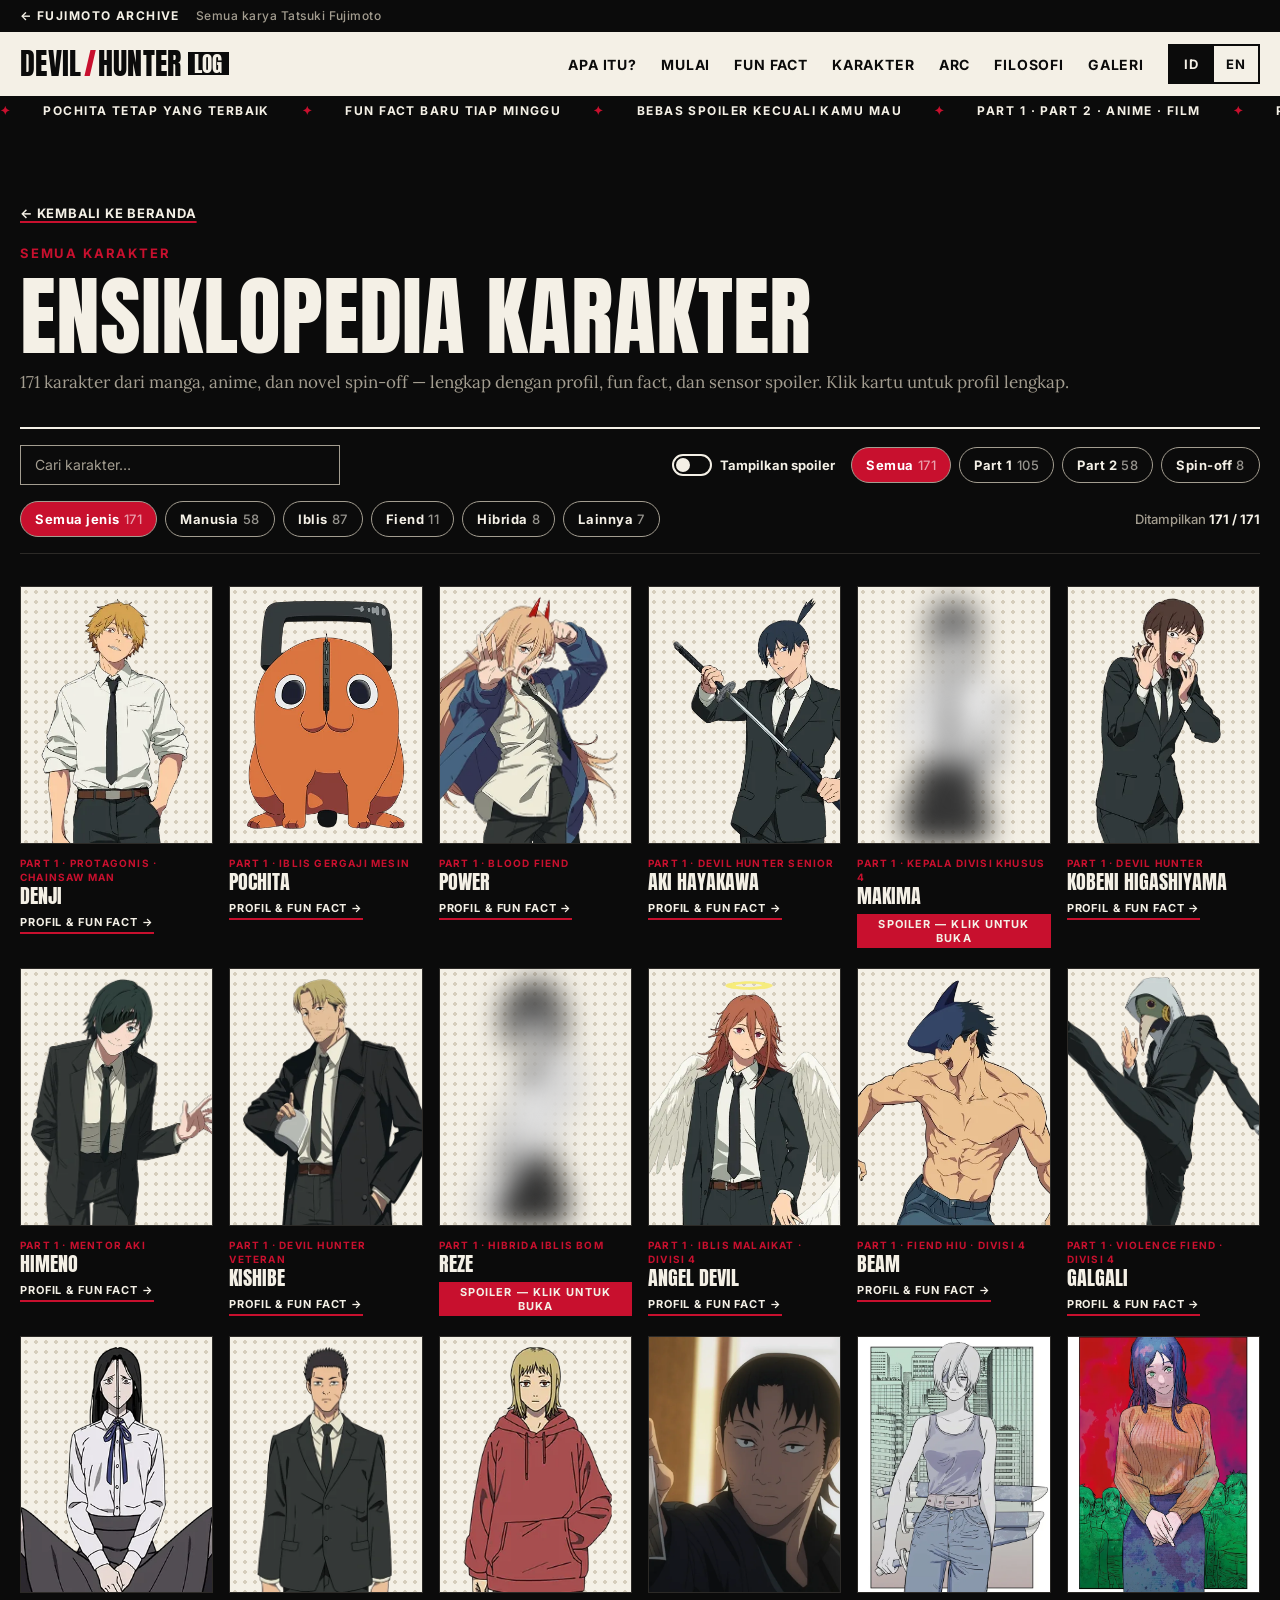
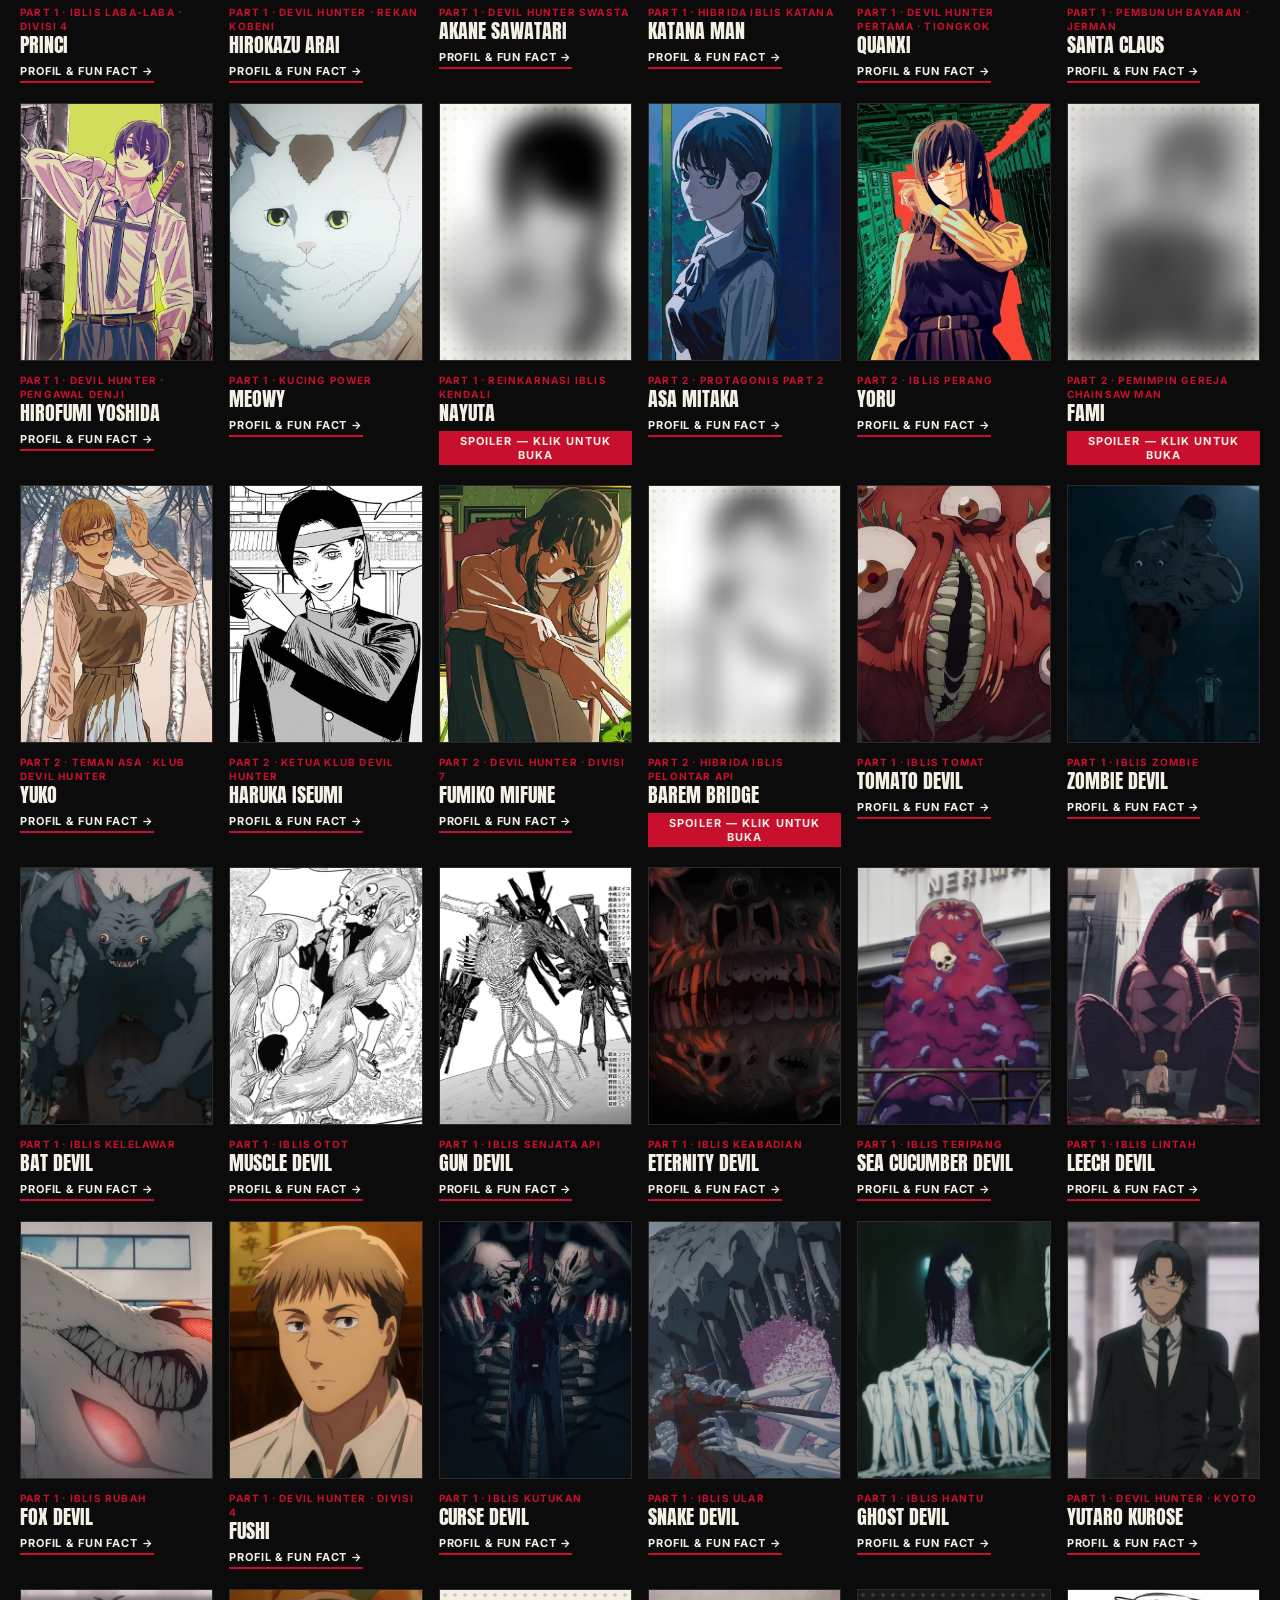
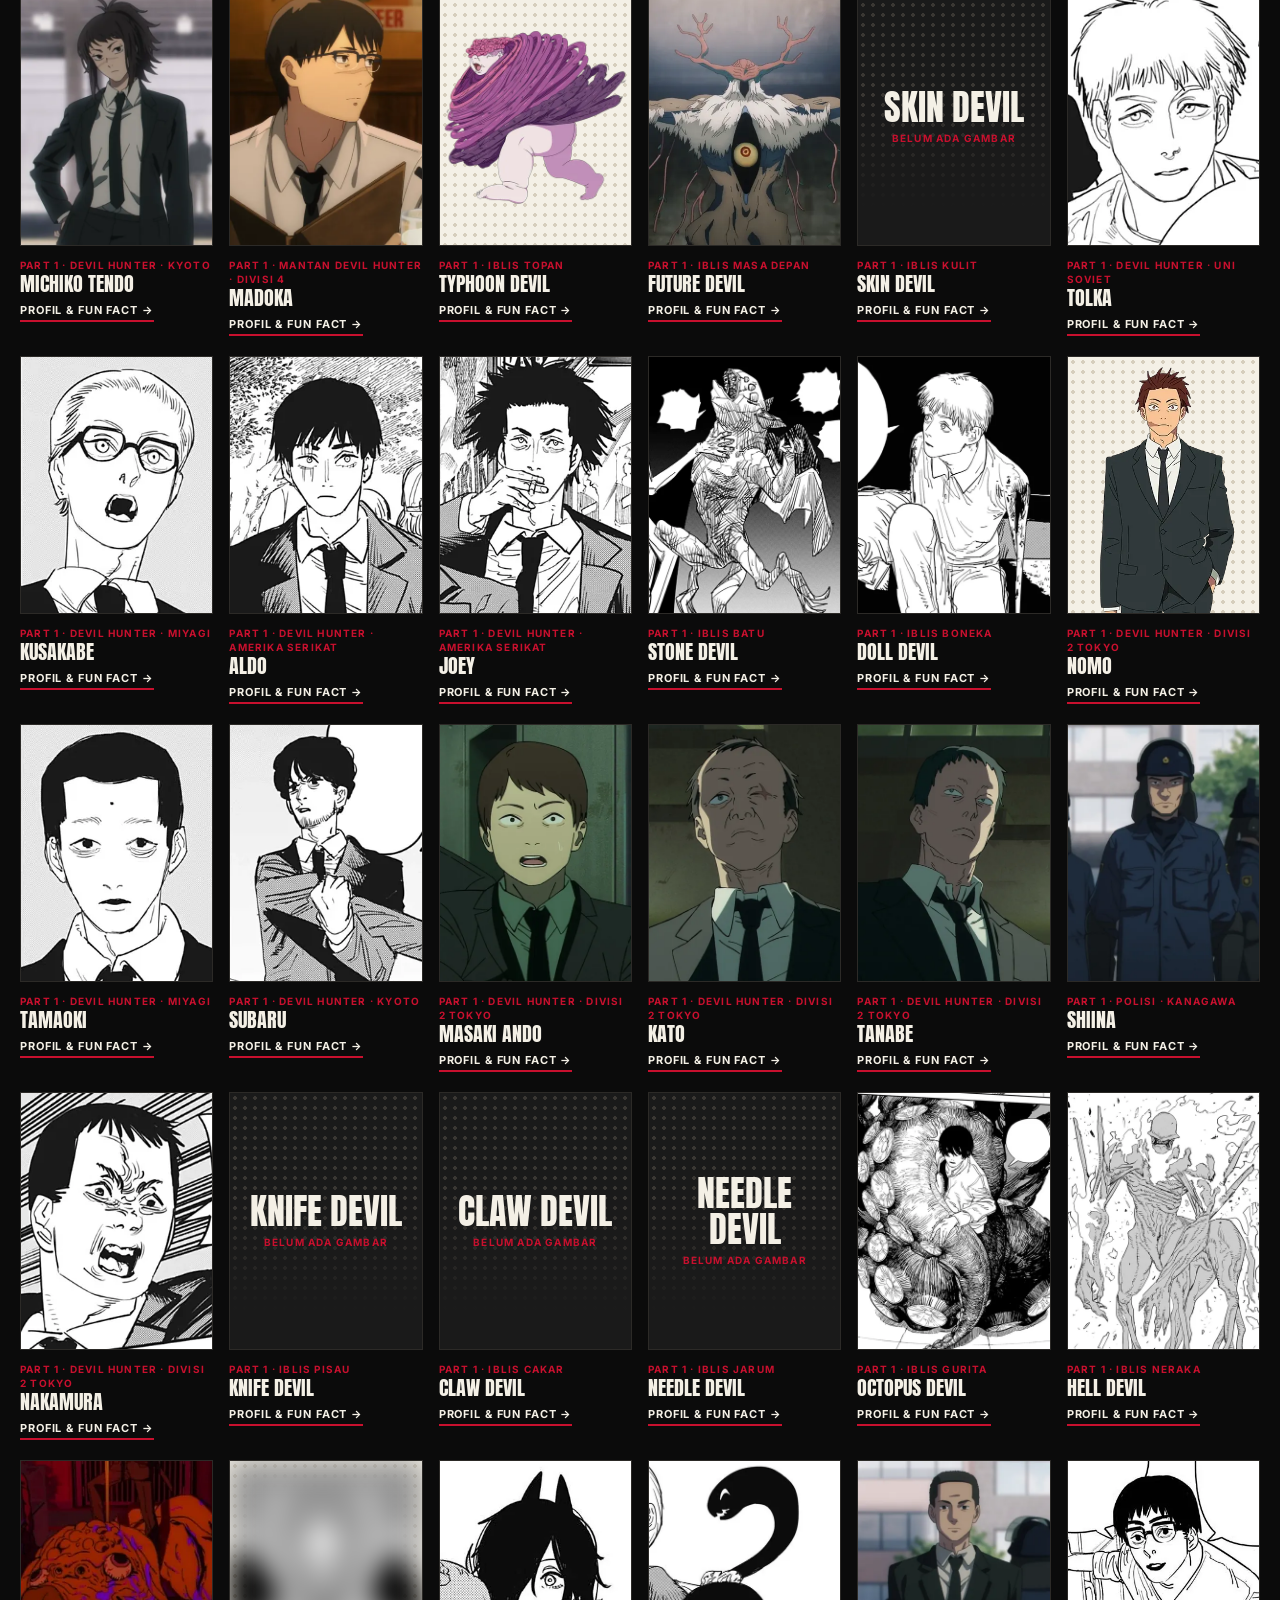
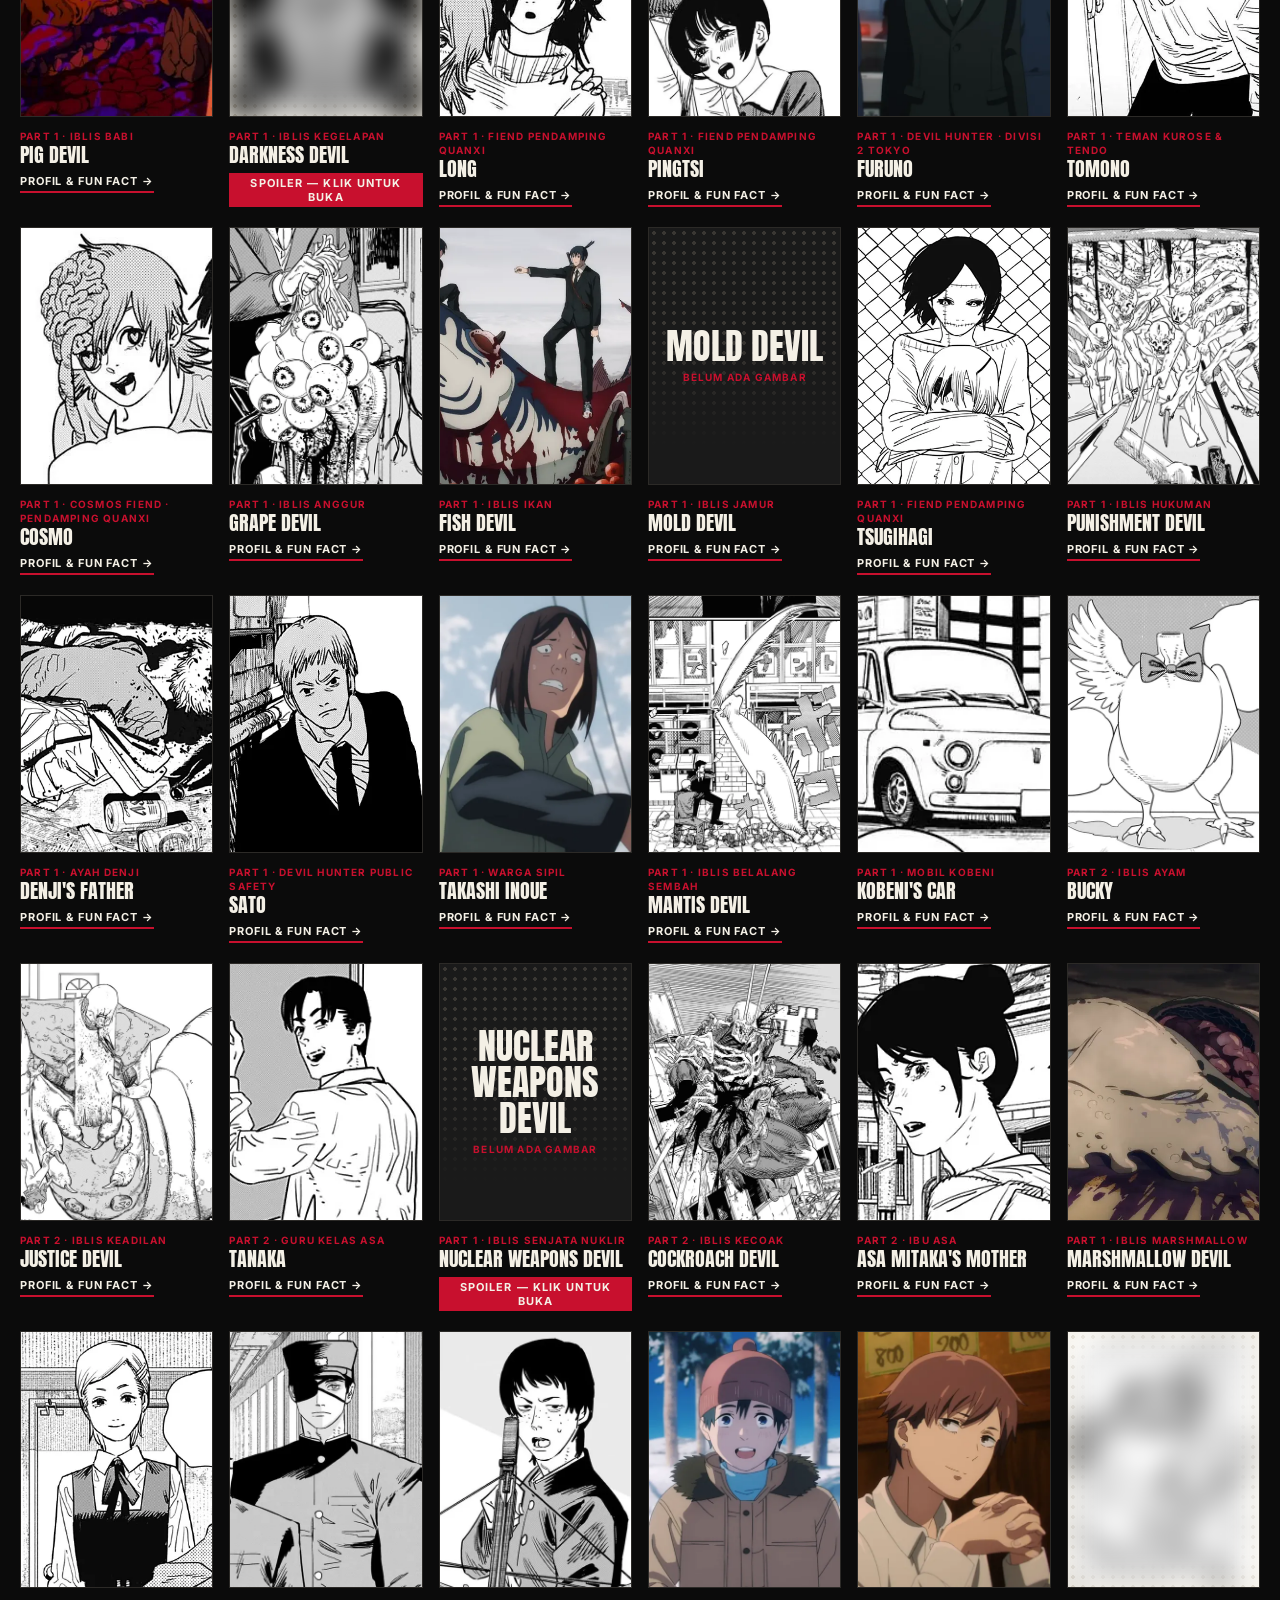
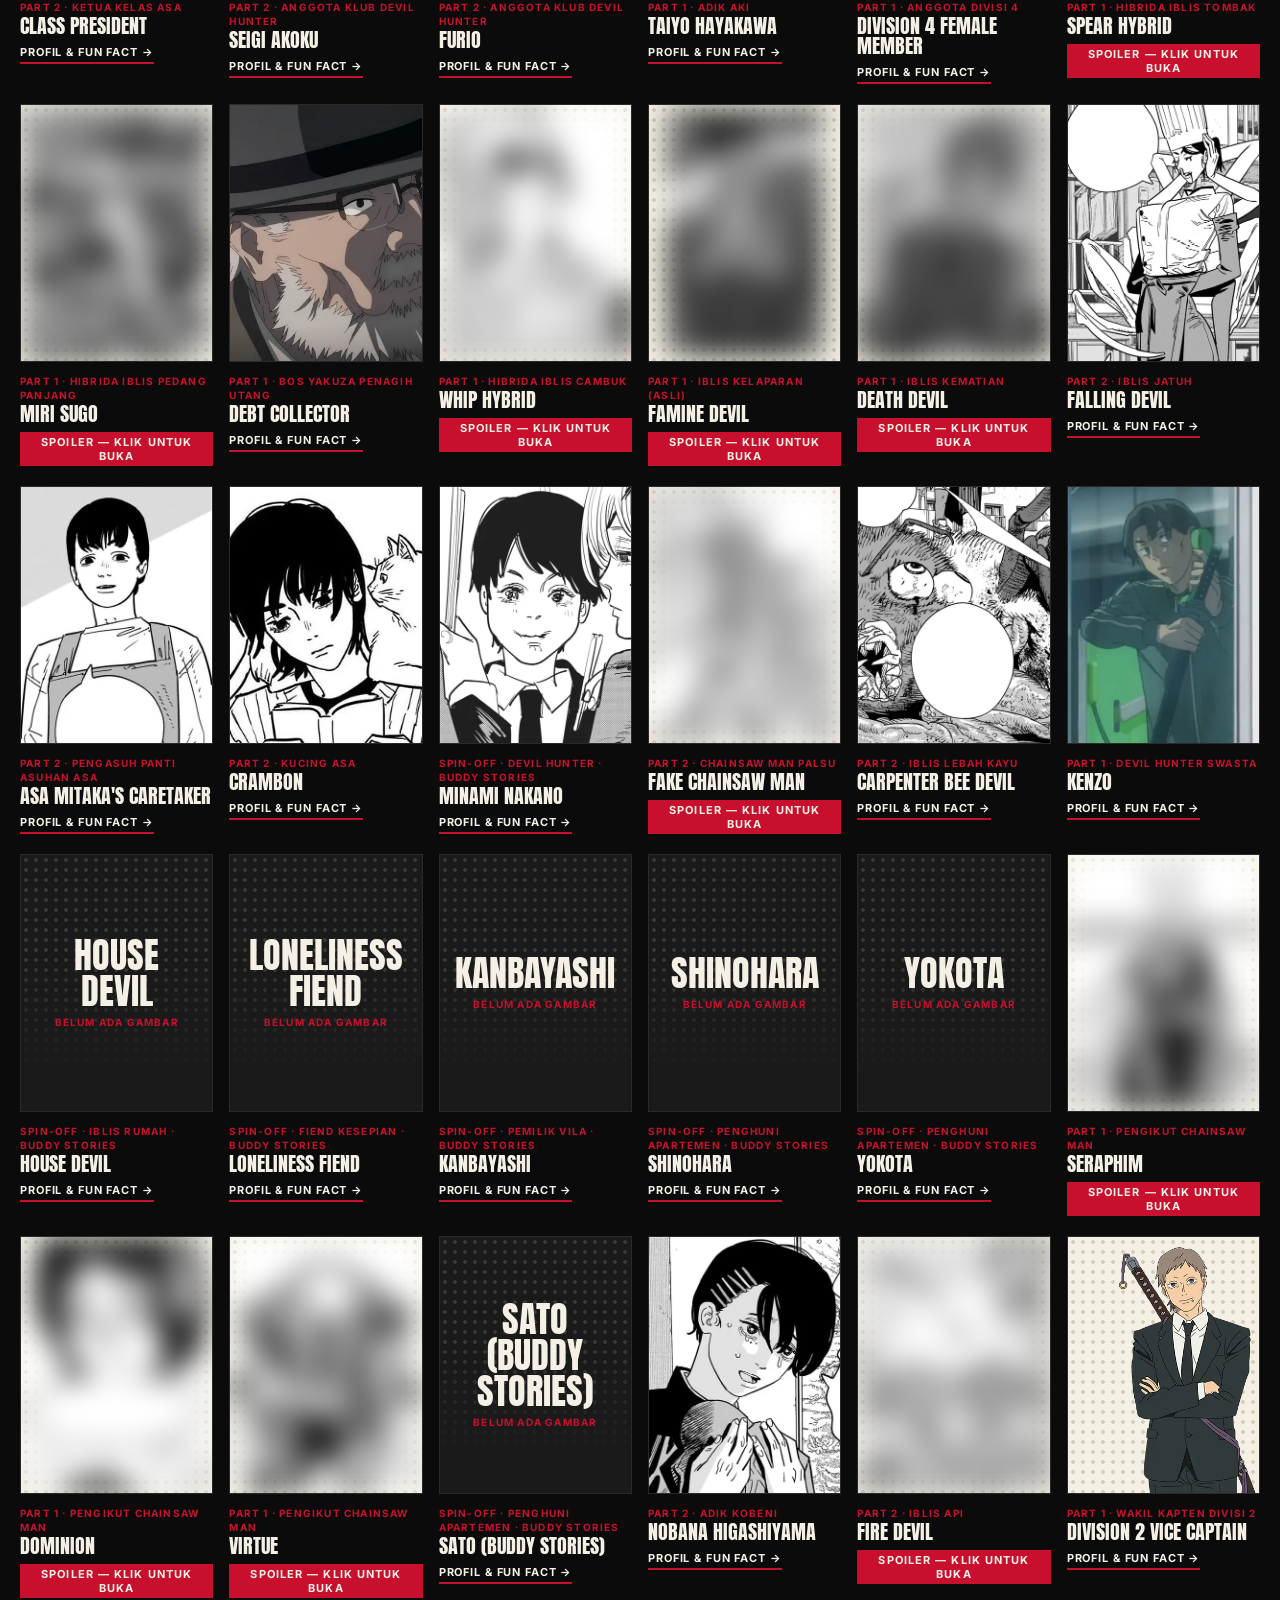
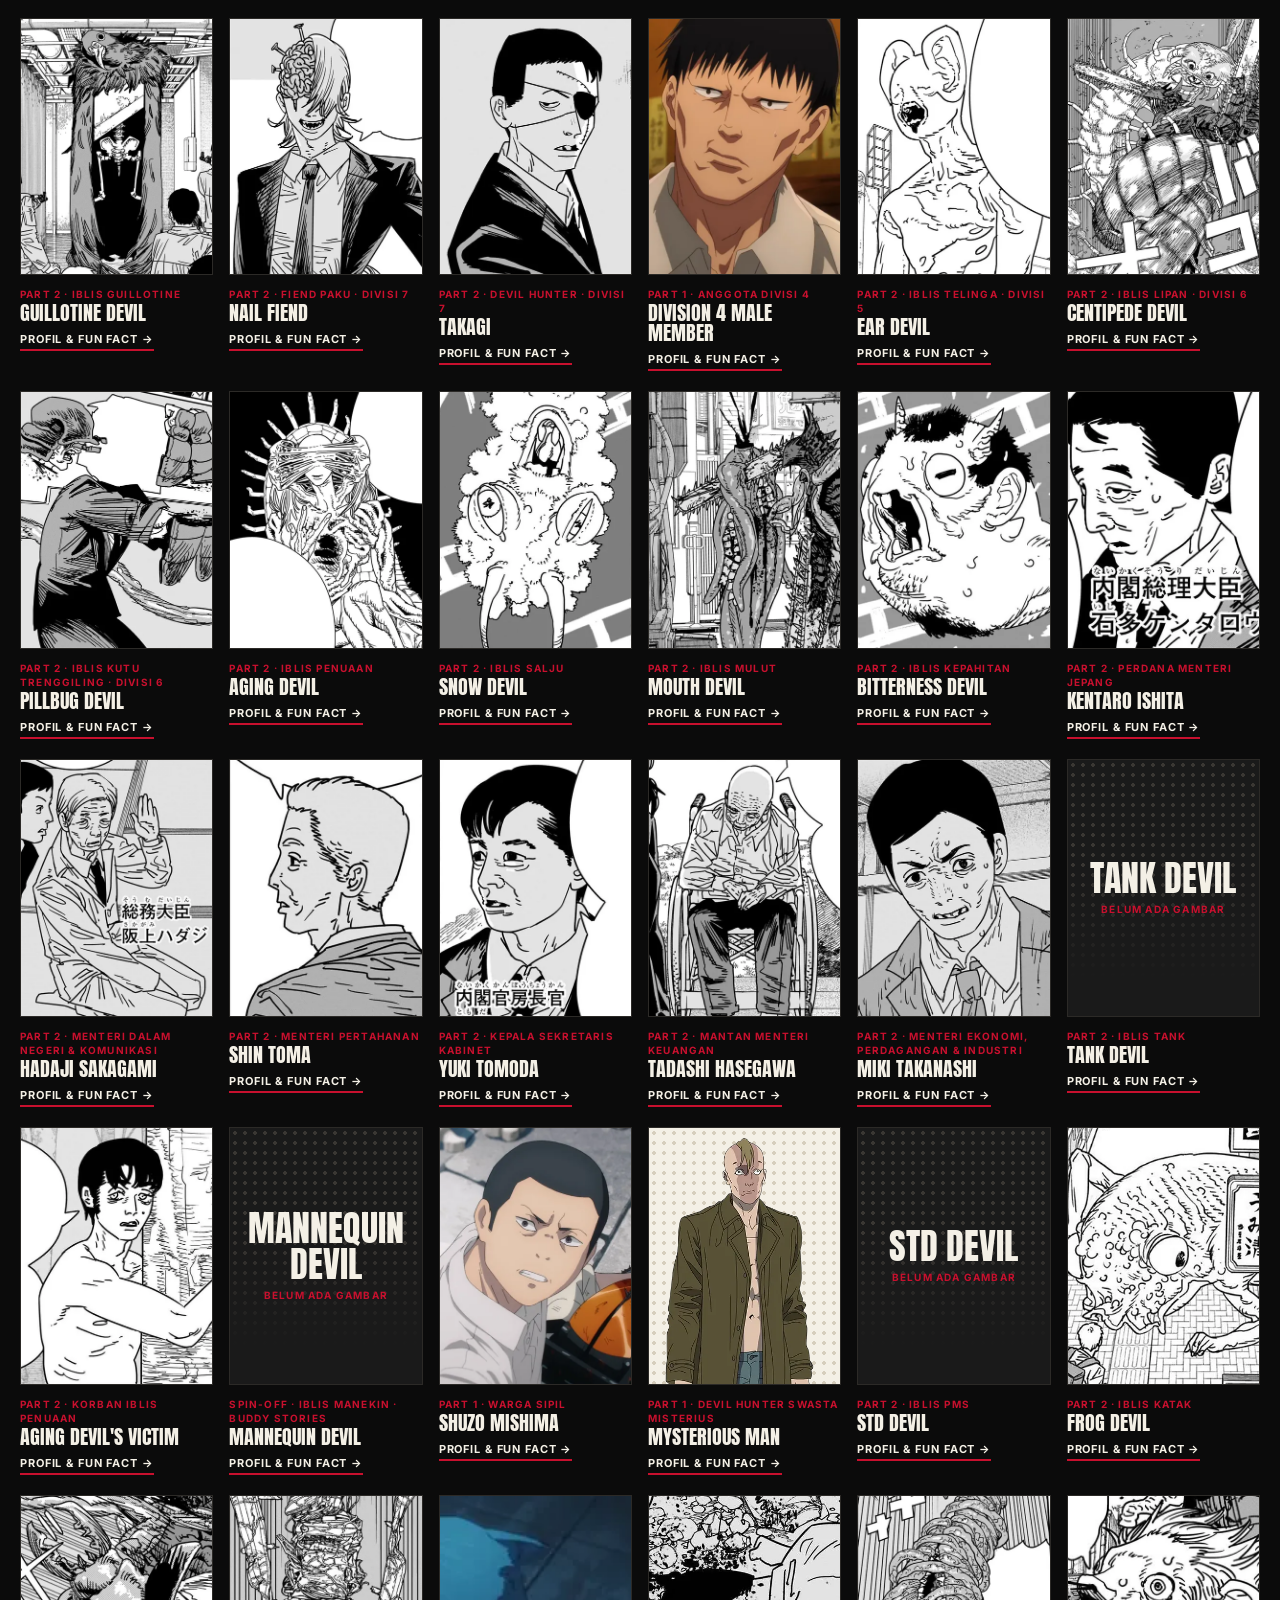
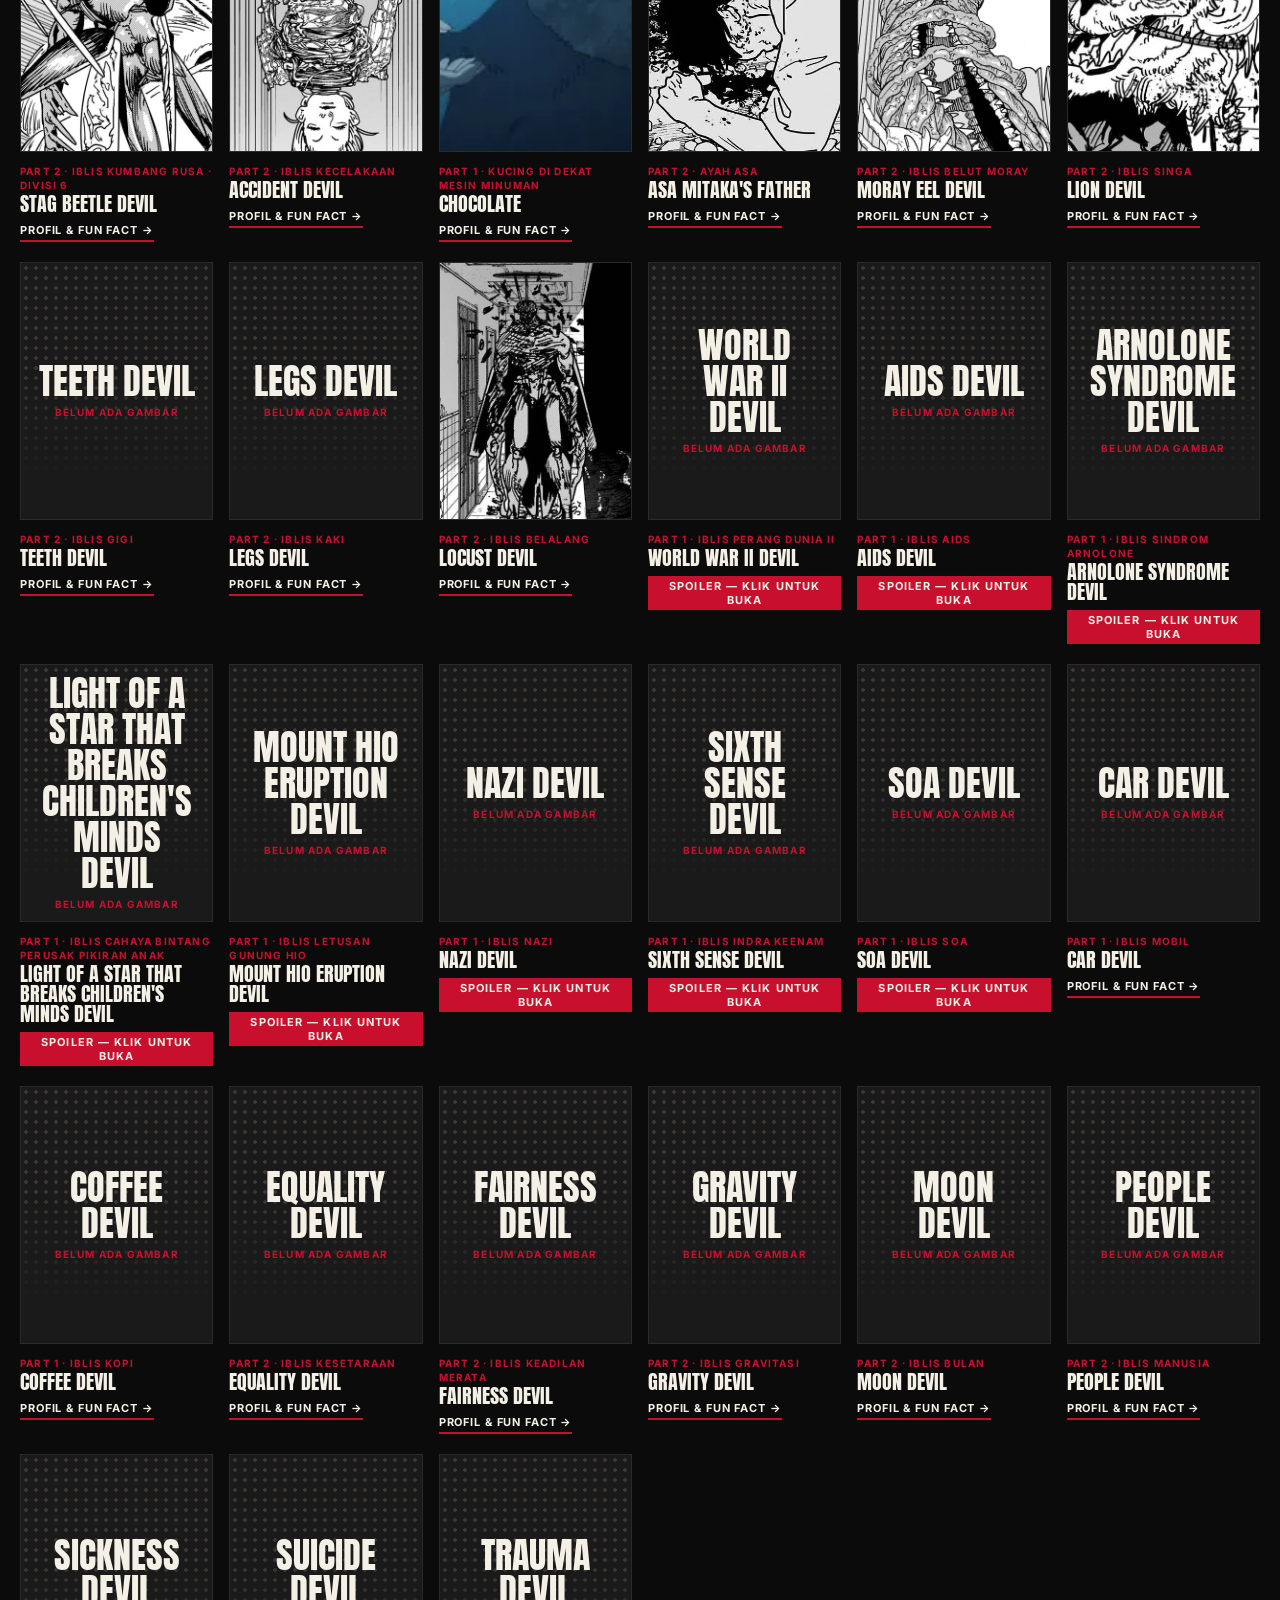
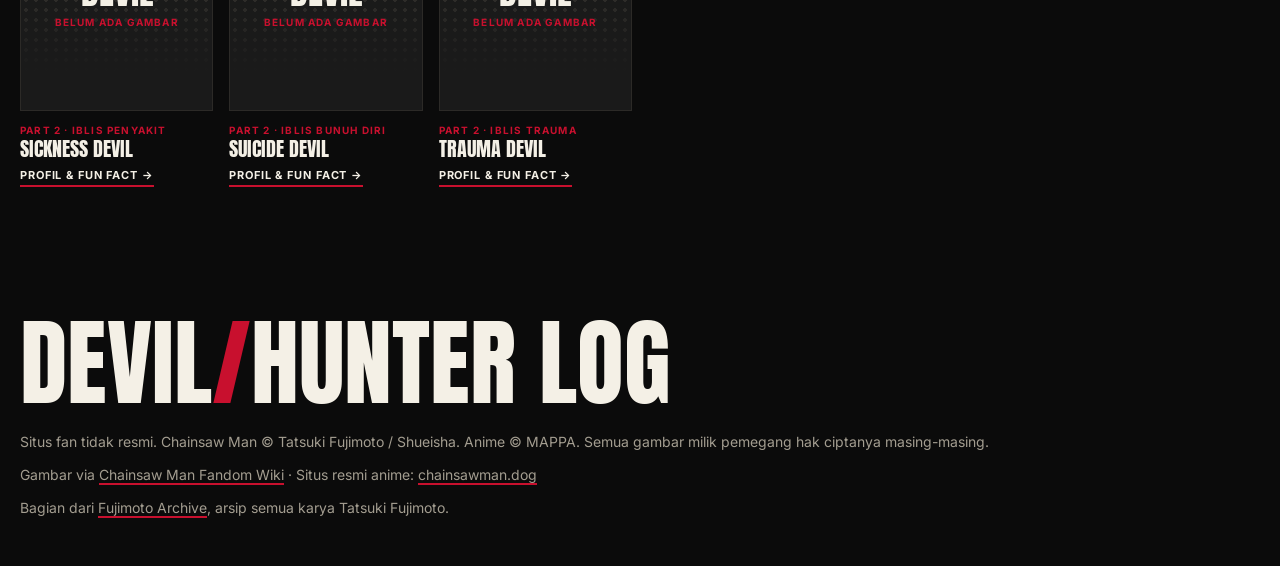
==== commit a9168111: "Tambah link balik ke Fujimoto Archive (strip atas dan footer)" ====
--- a/karakter.html
+++ b/karakter.html
@@ -18,10 +18,14 @@
   <link rel="preconnect" href="https://fonts.googleapis.com">
   <link rel="preconnect" href="https://fonts.gstatic.com" crossorigin>
   <link href="https://fonts.googleapis.com/css2?family=Anton&family=Inter:wght@400;500;700&family=Lora:ital,wght@0,400;0,700;1,400&display=swap" rel="stylesheet">
-  <link rel="stylesheet" href="css/style.css?v=6">
+  <link rel="stylesheet" href="css/style.css?v=9">
 </head>
 <body>
   <a class="skip" href="#main" data-i18n="skip">Lewati ke konten</a>
+  <div class="network">
+    <a class="network__link" href="https://dans-vsa.github.io/fujimoto-archive/"><span aria-hidden="true">←</span> Fujimoto Archive</a>
+    <span class="network__sub" data-i18n="net.sub">Semua karya Tatsuki Fujimoto</span>
+  </div>
 
   <header class="masthead">
     <div class="masthead__inner">
@@ -84,6 +88,7 @@
       <p class="footer__mark">DEVIL<span>/</span>HUNTER LOG</p>
       <p class="footer__note" data-i18n="footer.note">Situs fan tidak resmi. Chainsaw Man © Tatsuki Fujimoto / Shueisha. Anime © MAPPA. Semua gambar milik pemegang hak ciptanya masing-masing.</p>
       <p class="footer__note"><span data-i18n="footer.credit">Gambar via</span> <a class="inline-link" href="https://chainsaw-man.fandom.com/" target="_blank" rel="noopener">Chainsaw Man Fandom Wiki</a> · <span data-i18n="footer.official">Situs resmi anime:</span> <a class="inline-link" href="https://chainsawman.dog/" target="_blank" rel="noopener">chainsawman.dog</a></p>
+      <p class="footer__note"><span data-i18n="footer.network">Bagian dari</span> <a class="inline-link" href="https://dans-vsa.github.io/fujimoto-archive/">Fujimoto Archive</a>, <span data-i18n="footer.networkSub">arsip semua karya Tatsuki Fujimoto.</span></p>
     </div>
   </footer>
 
@@ -103,6 +108,8 @@
       </div>
       <h3 class="profile__h" data-i18n="profile.facts">Fun Fact</h3>
       <ol class="profile__facts" id="profile-facts"></ol>
+      <h3 class="profile__h" data-i18n="profile.history">Riwayat</h3>
+      <div class="profile__history" id="profile-history"></div>
       <p class="profile__hint" data-i18n="profile.hint">Blok hitam = spoiler. Klik untuk membuka.</p>
       <p class="profile__wiki" id="profile-wiki"></p>
       <div class="profile__nav">
@@ -112,12 +119,13 @@
     </div>
   </dialog>
 
-  <script src="js/i18n.js?v=6"></script>
-  <script src="js/posts.js?v=6"></script>
-  <script src="js/content.js?v=6"></script>
-  <script src="js/characters-detail.js?v=6"></script>
-  <script src="js/arcs.js?v=6"></script>
-  <script src="js/characters-all.js?v=6"></script>
-  <script src="js/app.js?v=6"></script>
+  <script src="js/i18n.js?v=9"></script>
+  <script src="js/posts.js?v=9"></script>
+  <script src="js/content.js?v=9"></script>
+  <script src="js/characters-detail.js?v=9"></script>
+  <script src="js/arcs.js?v=9"></script>
+  <script src="js/characters-all.js?v=9"></script>
+  <script src="js/history.js?v=9"></script>
+  <script src="js/app.js?v=9"></script>
 </body>
 </html>
--- a/css/style.css
+++ b/css/style.css
@@ -64,6 +64,22 @@
 .btn--primary:hover { background: var(--accent); border-color: var(--accent); }
 .btn--outline { background: transparent; color: var(--ink); }
 .btn--outline:hover { background: var(--ink); color: var(--on-ink); }
+
+/* ── Network bar: link back to the Fujimoto Archive hub ── */
+.network {
+  display: flex; align-items: center; gap: var(--s-lg); flex-wrap: wrap;
+  padding: 6px max(var(--s-xl), calc((100% - var(--container)) / 2 + var(--s-xl)));
+  background: var(--ink); color: var(--on-ink-muted);
+  font: 500 12px/20px var(--f-sans); letter-spacing: .04em;
+}
+.network__link {
+  color: var(--on-ink); text-decoration: none; font-weight: 700;
+  text-transform: uppercase; letter-spacing: .12em;
+}
+.network__link:hover { color: var(--accent); }
+.network__link span { display: inline-block; transition: transform .15s var(--ease); }
+.network__link:hover span { transform: translateX(-3px); }
+@media (max-width: 520px) { .network__sub { display: none; } }
 
 /* ── Masthead ─────────────────────────────────── */
 .masthead {
@@ -425,6 +441,21 @@
 .profile__none::before { content: none !important; }
 .profile__wiki { margin: var(--s-sm) 0 0; font: 400 13px/1.5 var(--f-sans); color: var(--body); }
 .profile__wiki a { font-weight: 700; color: var(--ink); }
+
+/* Riwayat karakter */
+.profile__history { border-top: 2px solid var(--ink); }
+.profile__history > .profile__hint { margin: var(--s-sm) 0; }
+.hist { border-bottom: 1px solid var(--hairline); }
+.hist summary { display: grid; grid-template-columns: 40px 1fr auto; gap: var(--s-md); align-items: center; padding: var(--s-md) 0; cursor: pointer; list-style: none; }
+.hist summary::-webkit-details-marker { display: none; }
+.hist__n { font: 400 22px/1 var(--f-display); color: var(--accent); }
+.hist__t { font: 700 15px/1.3 var(--f-sans); }
+.hist__toggle { padding: 4px 8px; background: var(--ink); color: var(--on-ink); font: 700 10px/14px var(--f-sans); letter-spacing: .1em; text-transform: uppercase; }
+.hist__toggle::after { content: " ▾"; color: var(--accent); }
+.hist[open] .hist__toggle { background: var(--accent); }
+.hist[open] .hist__toggle::after { content: " ▴"; color: #fff; }
+.hist p { margin: 0 0 var(--s-lg) 52px; font-size: 16px; line-height: 1.65; animation: in .25s var(--ease); }
+@media (max-width: 767px) { .hist p { margin-left: 0; } }
 
 /* ── Timeline ─────────────────────────────────── */
 .timeline { list-style: none; margin: 0; padding: 0; display: grid; grid-template-columns: repeat(4, 1fr); row-gap: var(--s-2xl); border-top: 2px solid var(--ink); }
